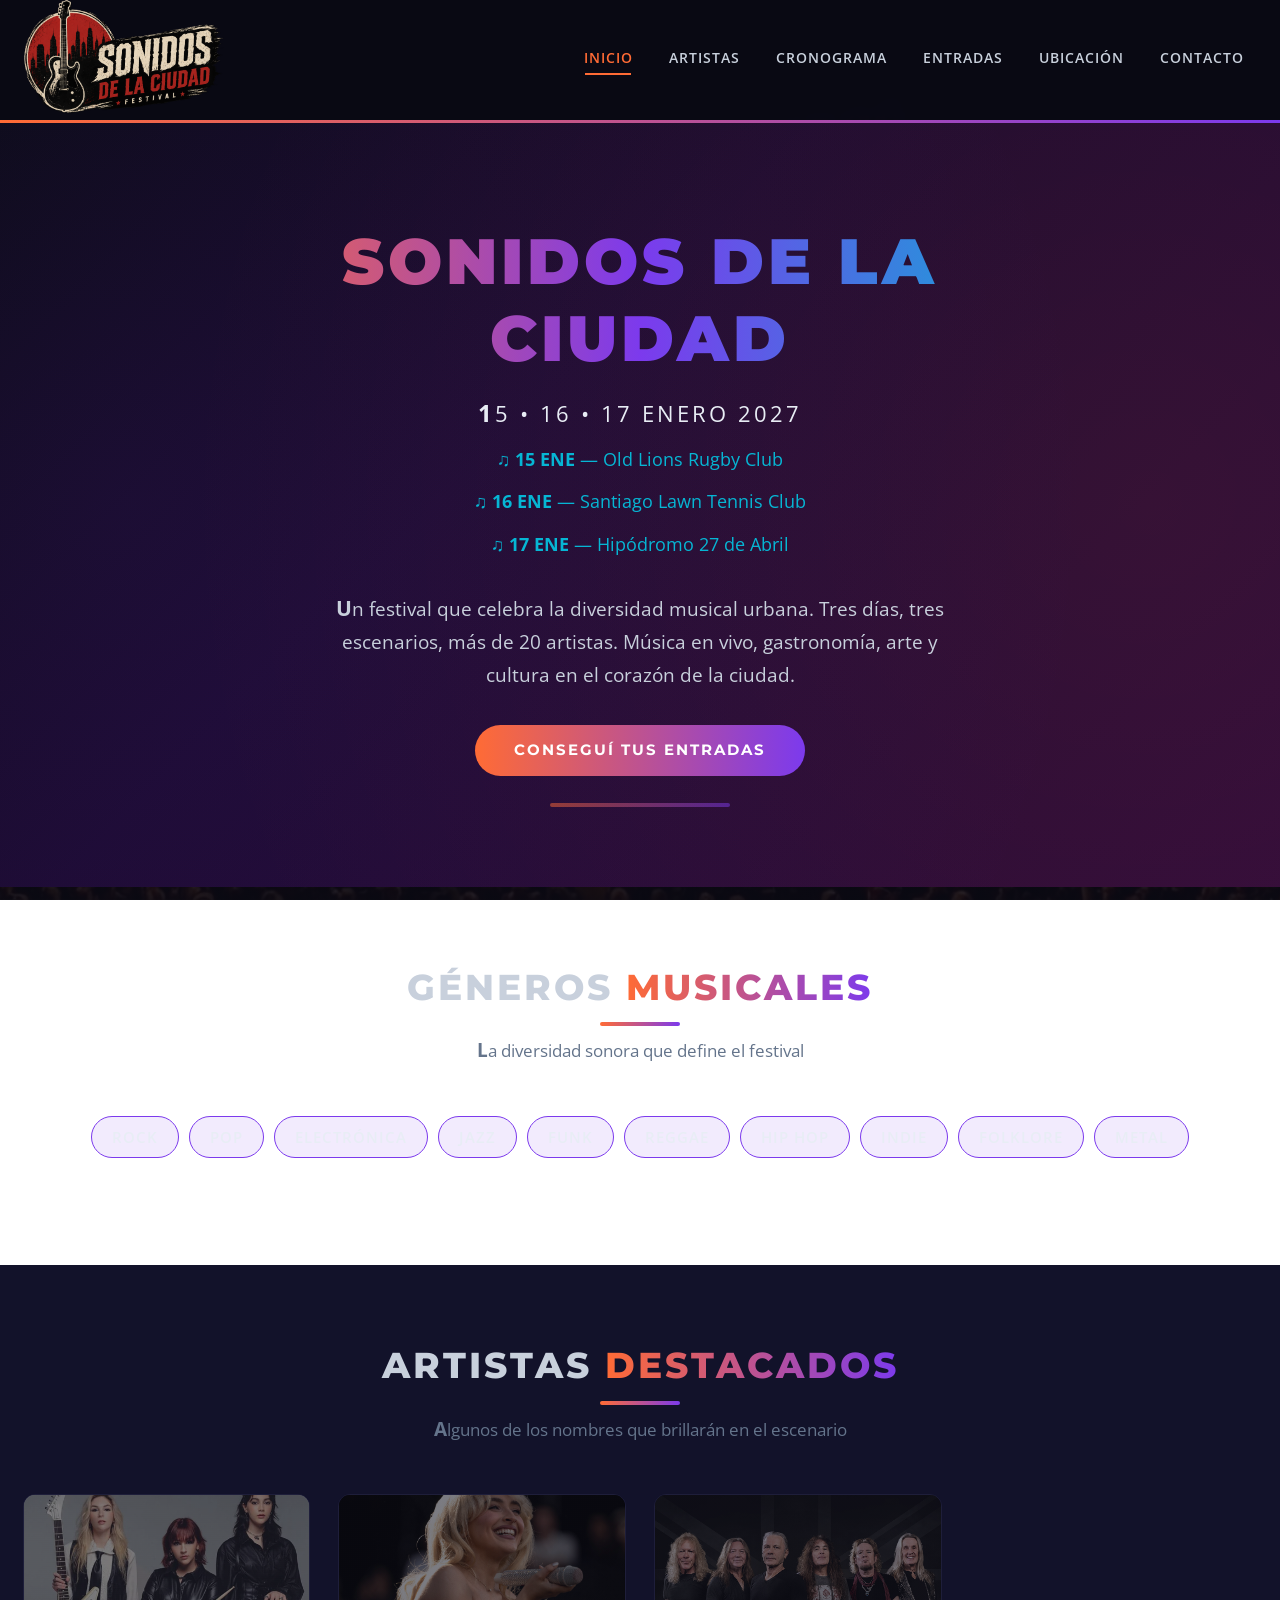
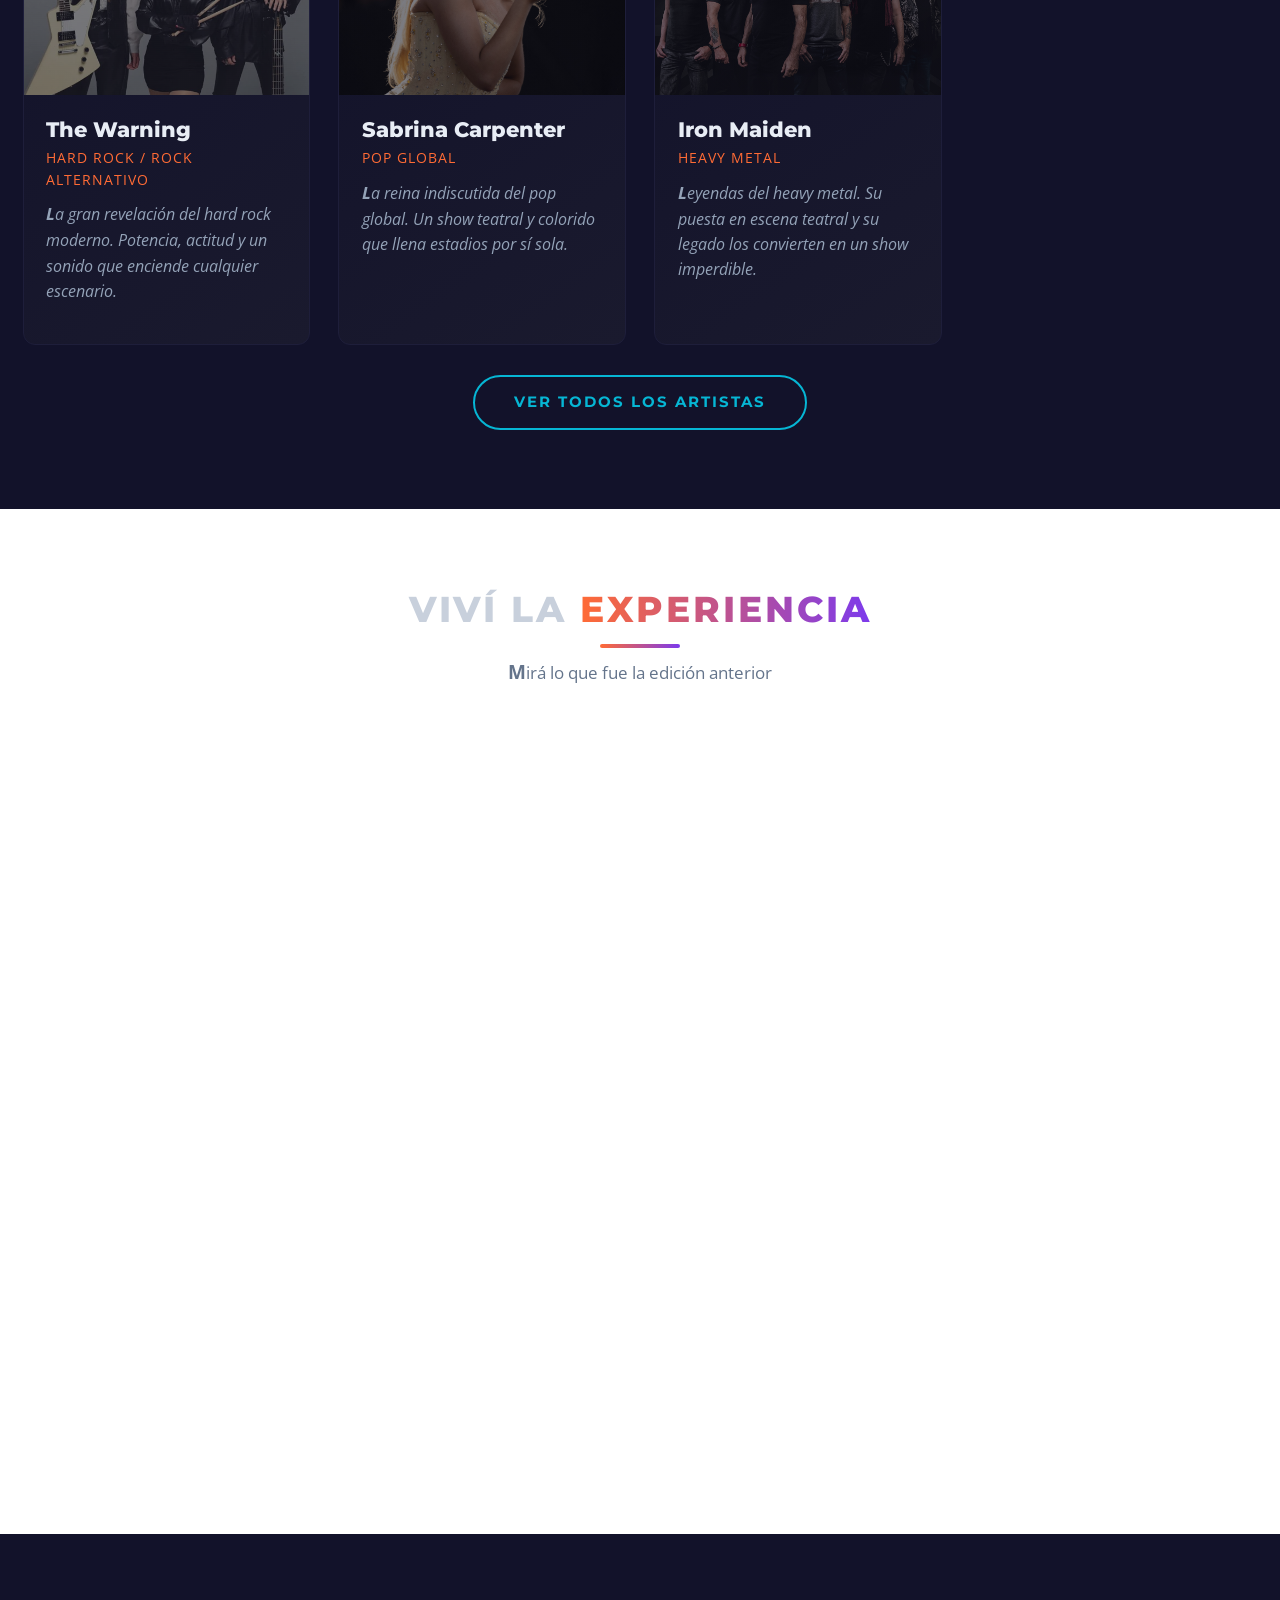
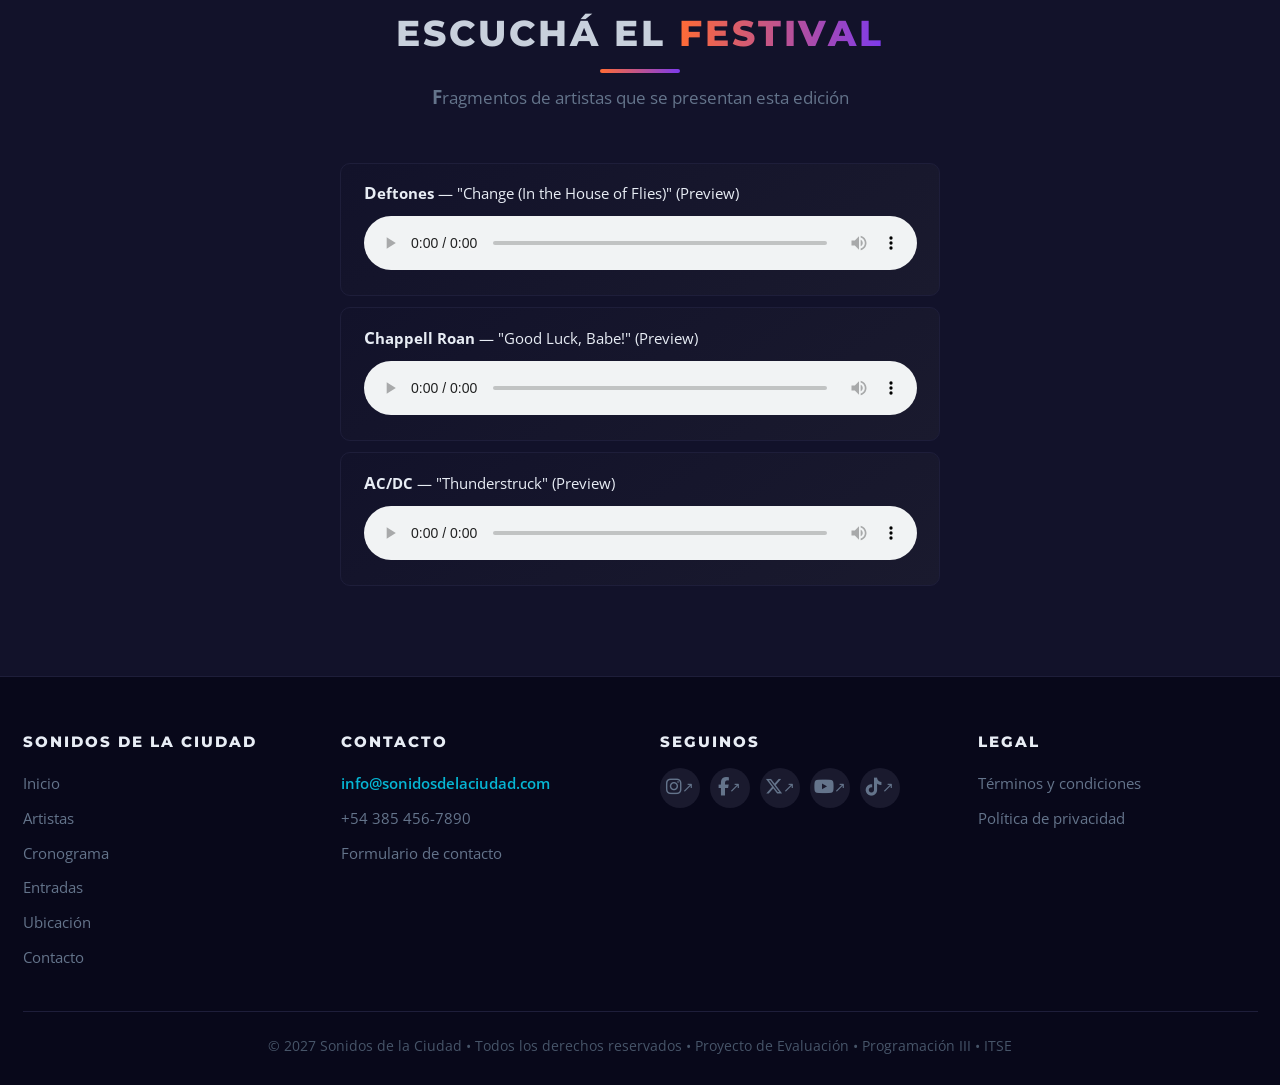
==== index.html @ c8c9499b "Initial commit - Sonidos de la Ciudad festival site" ====
<!DOCTYPE html>
<html lang="es">
<head>
  <meta charset="UTF-8">
  <meta name="viewport" content="width=device-width, initial-scale=1.0">
  <title>Sonidos de la Ciudad - Festival Musical</title>
  <link rel="icon" type="image/svg+xml" href="favicon.svg">
  <link rel="preconnect" href="https://fonts.googleapis.com">
  <link rel="preconnect" href="https://fonts.gstatic.com" crossorigin>
  <link href="https://fonts.googleapis.com/css2?family=Montserrat:wght@300;600;700;800;900&family=Open+Sans:wght@400;600;700&display=swap" rel="stylesheet">
  <link rel="stylesheet" href="https://cdnjs.cloudflare.com/ajax/libs/font-awesome/6.5.2/css/all.min.css">
  <link rel="stylesheet" href="css/estilos.css">
  <style>
    /* CSS INTERNO: ejemplo de selector de tipo + ID combinado */
    #hero .fecha i {
      color: var(--teal);
      margin-right: 6px;
    }
    /* SELECTOR DE TIPO para el contenedor de audio destacado */
    .audio-destacado {
      background: linear-gradient(135deg, #12122a, #1a0a2e);
      border: 1px solid var(--purpura);
      border-radius: 16px;
      padding: 2em;
    }
    .audio-destacado h3 {
      color: var(--naranja);
      margin-bottom: 1em;
    }
  </style>
</head>
<body>

  <header>
    <div class="header-inner">
      <div class="logo"><a href="index.html"><img src="img/logo-festival.png" alt="Sonidos de la Ciudad"></a></div>
      <button id="menu-toggle" aria-label="Menú">
        <span></span><span></span><span></span>
      </button>
      <nav id="menu">
        <ul>
          <li><a href="index.html" class="nav-link activo">Inicio</a></li>
          <li><a href="artistas.html" class="nav-link">Artistas</a></li>
          <li><a href="cronograma.html" class="nav-link">Cronograma</a></li>
          <li><a href="entradas.html" class="nav-link">Entradas</a></li>
          <li><a href="ubicacion.html" class="nav-link">Ubicación</a></li>
          <li><a href="contacto.html" class="nav-link">Contacto</a></li>
        </ul>
      </nav>
    </div>
  </header>

  <main>
    <!-- HERO -->
    <section id="hero" class="hero">
      <div class="hero-content">
        <h1>Sonidos de la Ciudad</h1>
        <p class="fecha">15 &bull; 16 &bull; 17 Enero 2027</p>
        <ul class="lugares-lista">
          <li>&#9835; <strong>15 ENE</strong> — Old Lions Rugby Club</li>
          <li>&#9835; <strong>16 ENE</strong> — Santiago Lawn Tennis Club</li>
          <li>&#9835; <strong>17 ENE</strong> — Hipódromo 27 de Abril</li>
        </ul>
        <p>Un festival que celebra la diversidad musical urbana. Tres días, tres escenarios, más de 20 artistas. Música en vivo, gastronomía, arte y cultura en el corazón de la ciudad.</p>
        <a href="entradas.html" class="btn btn-primary">Conseguí tus entradas</a>
      </div>
    </section>

    <!-- GÉNEROS -->
    <section>
      <div class="container">
        <h2 class="section-title">Géneros <span>Musicales</span></h2>
        <p class="section-subtitle">La diversidad sonora que define el festival</p>
        <ul class="lista-generos">
          <li>Rock</li>
          <li>Pop</li>
          <li>Electrónica</li>
          <li>Jazz</li>
          <li>Funk</li>
          <li>Reggae</li>
          <li>Hip Hop</li>
          <li>Indie</li>
          <li>Folklore</li>
          <li>Metal</li>
        </ul>
      </div>
    </section>

    <!-- ARTISTAS DESTACADOS -->
    <section style="background:var(--gris)">
      <div class="container">
        <h2 class="section-title">Artistas <span>Destacados</span></h2>
        <p class="section-subtitle">Algunos de los nombres que brillarán en el escenario</p>
        <div class="card-grid">
          <article class="card">
            <div class="card-img" style="background:linear-gradient(rgba(15,15,26,0.55),rgba(15,15,26,0.55)),url('img/the-warning.webp');background-size:cover;background-position:center"></div>
            <div class="card-body">
              <h3>The Warning</h3>
              <div class="genero">Hard Rock / Rock Alternativo</div>
              <p>La gran revelación del hard rock moderno. Potencia, actitud y un sonido que enciende cualquier escenario.</p>
            </div>
          </article>
          <article class="card">
            <div class="card-img" style="background:linear-gradient(rgba(15,15,26,0.55),rgba(15,15,26,0.55)),url('img/sabrina-carpenter.jpg');background-size:cover;background-position:center"></div>
            <div class="card-body">
              <h3>Sabrina Carpenter</h3>
              <div class="genero">Pop Global</div>
              <p>La reina indiscutida del pop global. Un show teatral y colorido que llena estadios por sí sola.</p>
            </div>
          </article>
          <article class="card">
            <div class="card-img" style="background:linear-gradient(rgba(15,15,26,0.55),rgba(15,15,26,0.55)),url('img/iron-maiden.jpg');background-size:cover;background-position:center"></div>
            <div class="card-body">
              <h3>Iron Maiden</h3>
              <div class="genero">Heavy Metal</div>
              <p>Leyendas del heavy metal. Su puesta en escena teatral y su legado los convierten en un show imperdible.</p>
            </div>
          </article>
        </div>
        <div style="text-align:center;margin-top:30px">
          <a href="artistas.html" class="btn btn-outline">Ver todos los artistas</a>
        </div>
      </div>
    </section>

    <!-- VIDEO -->
    <section>
      <div class="container">
        <h2 class="section-title">Viví la <span>Experiencia</span></h2>
        <p class="section-subtitle">Mirá lo que fue la edición anterior</p>
        <div class="iframe-container">
          <iframe src="https://www.youtube.com/embed/5qap5aO4i9A" title="Video promocional del festival" allow="accelerometer; autoplay; clipboard-write; encrypted-media; gyroscope; picture-in-picture" allowfullscreen></iframe>
        </div>
      </div>
    </section>

    <!-- AUDIO -->
    <section style="background:var(--gris)">
      <div class="container">
        <h2 class="section-title">Escuchá el <span>Festival</span></h2>
        <p class="section-subtitle">Fragmentos de artistas que se presentan esta edición</p>
        <div style="max-width:600px;margin:0 auto">
          <div class="audio-player">
            <p><strong>Deftones</strong> &mdash; "Change (In the House of Flies)" (Preview)</p>
            <audio controls>
              <source src="audio/deftones.mp3" type="audio/mpeg">
              Tu navegador no soporta el elemento de audio.
            </audio>
          </div>
          <div class="audio-player">
            <p><strong>Chappell Roan</strong> &mdash; "Good Luck, Babe!" (Preview)</p>
            <audio controls>
              <source src="audio/chappell-roan.mp3" type="audio/mpeg">
              Tu navegador no soporta el elemento de audio.
            </audio>
          </div>
          <div class="audio-player">
            <p><strong>AC/DC</strong> &mdash; "Thunderstruck" (Preview)</p>
            <audio controls>
              <source src="audio/acdc.mp3" type="audio/mpeg">
              Tu navegador no soporta el elemento de audio.
            </audio>
          </div>
        </div>
      </div>
    </section>
  </main>

  <footer>
    <div class="footer-grid">
      <div class="footer-col">
        <h4>Sonidos de la Ciudad</h4>
        <ul>
          <li><a href="index.html">Inicio</a></li>
          <li><a href="artistas.html">Artistas</a></li>
          <li><a href="cronograma.html">Cronograma</a></li>
          <li><a href="entradas.html">Entradas</a></li>
          <li><a href="ubicacion.html">Ubicación</a></li>
          <li><a href="contacto.html">Contacto</a></li>
        </ul>
      </div>
      <div class="footer-col">
        <h4>Contacto</h4>
        <ul>
          <li><a href="mailto:info@sonidosdelaciudad.com">info@sonidosdelaciudad.com</a></li>
          <li><a href="tel:+543854567890">+54 385 456-7890</a></li>
          <li><a href="contacto.html">Formulario de contacto</a></li>
        </ul>
      </div>
      <div class="footer-col">
        <h4>Seguinos</h4>
        <div class="footer-social">
          <a href="https://instagram.com" target="_blank" title="Instagram"><i class="fab fa-instagram"></i></a>
          <a href="https://facebook.com" target="_blank" title="Facebook"><i class="fab fa-facebook-f"></i></a>
          <a href="https://twitter.com" target="_blank" title="Twitter"><i class="fab fa-x-twitter"></i></a>
          <a href="https://youtube.com" target="_blank" title="YouTube"><i class="fab fa-youtube"></i></a>
          <a href="https://tiktok.com" target="_blank" title="TikTok"><i class="fab fa-tiktok"></i></a>
        </div>
      </div>
      <div class="footer-col">
        <h4>Legal</h4>
        <ul>
          <li><a href="#">Términos y condiciones</a></li>
          <li><a href="#">Política de privacidad</a></li>
        </ul>
      </div>
    </div>
    <div class="footer-bottom">
      <p>&copy; 2027 Sonidos de la Ciudad &bull; Todos los derechos reservados &bull; Proyecto de Evaluación &bull; Programación III &bull; ITSE</p>
    </div>
  </footer>

  <script src="js/menu.js"></script>

</body>
</html>
---- css/estilos.css ----
/* ============================================================
   Sonidos de la Ciudad — Estilos Globales
   ------------------------------------------------------------
   Paleta de colores seleccionada de ColorHunt
   (https://colorhunt.co/palette/0a0a1412122a1e1e3aff6b35)
   + variaciones propias para profundidad.
   ============================================================ */

/* ----- Google Fonts (tipografía externa) ----- */
@import url('https://fonts.googleapis.com/css2?family=Montserrat:wght@300;600;700;800;900&family=Open+Sans:wght@400;600;700&display=swap');

/* ============================================================
   1. SELECTOR UNIVERSAL — reset básico
   ============================================================ */
*,
*::before,
*::after {
  margin: 0;
  padding: 0;
  box-sizing: border-box;
}

/* ============================================================
   2. PSEUDOELEMENTO ::selection — color de selección de texto
   ============================================================ */
::selection {
  background: #7c3aed;
  color: #fff;
}

/* ============================================================
   3. VARIABLES CSS (custom properties) — paleta de colores
   ------------------------------------------------------------
   Paleta obtenida de ColorHunt + Adobe Color:
   - Naranja principal: #ff6b35 (energía, acción)
   - Púrpura secundario: #7c3aed (misterio, festival)
   - Teal acento: #06b6d4 (frescura, contraste)
   ============================================================ */
:root {
  --naranja: #ff6b35;
  --purpura: #7c3aed;
  --teal: #06b6d4;
  --oscuro: #0a0a14;
  --gris: #12122a;
  --claro: #e8edf5;
  --texto: #c8d0dc;
  --mutado: #64748b;
  --borde: #1e1e3a;
  --grad-hero: linear-gradient(135deg, #0a0a14 0%, #1a0a2e 40%, #2d0a3a 100%);
  --grad-card: linear-gradient(145deg, #12122a, #1a1a2e);
  --grad-principal: linear-gradient(90deg, #ff6b35, #7c3aed);
  --font-heading: 'Montserrat', sans-serif;
  --font-body: 'Open Sans', sans-serif;
}

/* ============================================================
   4. SELECTORES DE TIPO (type selectors)
   ============================================================ */
html {
  scroll-behavior: smooth;
  font-size: 16px; /* base para rem */
  /* Unidad vw para base responsiva */
  font-size: clamp(14px, 1vw + 12px, 18px);
}

body {
  font: 400 1rem/1.6 var(--font-body); /* shorthand font */
  background: linear-gradient(rgba(10, 10, 20, 0.88), rgba(10, 10, 20, 0.88)), url('../img/fondo-pagina.png');
  background-size: cover;
  background-attachment: fixed;
  background-position: center;
  color: var(--texto);
  min-height: 100vh;
  display: flex;
  flex-direction: column;
}

/* ----- Encabezados ----- */
h1, h2, h3, h4, h5, h6 {
  font-family: var(--font-heading);
  font-weight: 800;
  line-height: 1.2;
}

h1 { font-size: 2.5rem; }
h2 { font-size: 2rem; }
h3 { font-size: 1.35rem; }
h4 { font-size: 1.1rem; }
h5 { font-size: 1rem; }
h6 { font-size: 0.9rem; }

/* ----- Enlaces ----- */
a {
  color: var(--teal);
  text-decoration: underline;
  text-underline-offset: 3px;
  text-decoration-thickness: 1px;
  text-decoration-color: transparent;
  transition: color 0.3s ease, text-decoration-color 0.3s ease;
}

/* PSEUDOCLASE :hover en enlaces */
a:hover {
  color: var(--naranja);
  text-decoration-color: var(--naranja);
}

/* Enlaces dentro de nav — sin subrayado (estilo botón) */
nav a {
  text-decoration: none;
}

/* Enlaces dentro de footer — subrayado solo en hover */
footer a {
  text-decoration: none;
}
footer a:hover {
  text-decoration: underline;
  text-decoration-color: var(--naranja);
}

/* ----- Imágenes ----- */
img {
  max-width: 100%;
  height: auto;
  display: block;
}

/* ----- Listas ----- */
ul, ol {
  padding-left: 1.25rem;
}

li {
  margin-bottom: 0.25rem;
}

/* ============================================================
   5. SELECTORES POR ID (ID selectors)
   ============================================================ */
#menu-toggle {
  display: none;
  background: none;
  border: none;
  cursor: pointer;
  padding: 8px;
}

#menu-toggle span {
  display: block;
  width: 28px;
  height: 2px;
  background: var(--claro);
  margin: 5px 0;
  transition: transform 0.3s ease, opacity 0.3s ease;
}

/* Animación del menú hamburguesa al abrir (transformación) */
#menu-toggle.abierto span:nth-child(1) {
  transform: rotate(45deg) translate(5px, 5px);
}
#menu-toggle.abierto span:nth-child(2) {
  opacity: 0;
}
#menu-toggle.abierto span:nth-child(3) {
  transform: rotate(-45deg) translate(5px, -5px);
}

#menu {
  display: flex;
  align-items: center;
}

#hero {
  min-height: 80vh;
  display: flex;
  align-items: center;
  justify-content: center;
}

/* ============================================================
   6. SELECTORES DE CLASE (class selectors)
   ============================================================ */
.container {
  max-width: 1300px;
  margin: 0 auto;
}

.section-title {
  text-align: center;
  font-size: 2rem;
  font-weight: 800;
  text-transform: uppercase;
  letter-spacing: 3px;
  margin-bottom: 0.5rem;
}

.section-title span {
  background: var(--grad-principal);
  -webkit-background-clip: text;
  -webkit-text-fill-color: transparent;
  background-clip: text;
}

/* PSEUDOELEMENTO ::after en section-title (barra decorativa) */
.section-title::after {
  content: '';
  display: block;
  width: 80px;
  height: 4px;
  background: var(--grad-principal);
  margin: 0.75rem auto 0;
  border-radius: 2px;
}

.section-subtitle {
  text-align: center;
  color: var(--mutado);
  margin-bottom: 2.8rem;
  font-size: 0.95rem;
}

/* ============================================================
   7. SELECTORES AVANZADOS
   ============================================================ */

/* ----- 7a. SELECTOR DESCENDIENTE (space) ----- */
nav ul {
  list-style: none;
  display: flex;
  gap: 8px;
}

footer ul li a {
  font-size: 0.85rem;
  color: var(--mutado);
}

article .artista-header h2 {
  font-size: 1.3rem;
  color: var(--claro);
}

header .header-inner {
  max-width: 1300px;
  margin: 0 auto;
  padding: 0 1.25rem;
  display: flex;
  justify-content: space-between;
  align-items: center;
  height: 120px;
}

/* ----- 7b. SELECTOR HIJO DIRECTO (>) ----- */
header > nav {
  display: flex;
}

/* SELECTOR HIJO DIRECTO (>) — ejemplo de selector avanzado */
.hero-content > h1 {
  display: inline-block;
}

/* SELECTOR DE HERMANO ADYACENTE adicional */
section + footer {
  margin-top: 0;
}

section > .container > p {
  font-size: 0.95rem;
}

/* ----- 7c. SELECTOR HERMANO ADYACENTE (+) ----- */
h2 + p {
  margin-top: -0.3rem;
}

.section-title + .section-subtitle {
  margin-top: 0.5rem;
}

article.artista + article.artista {
  margin-top: 25px;
}

/* Override para grilla de artistas: el margin-top rompe la alineación horizontal */
.card-grid-artistas article.artista + article.artista {
  margin-top: 0;
}

/* ----- 7d. SELECTOR HERMANO GENERAL (~) ----- */
h3 ~ p {
  color: #94a3b8;
  margin-bottom: 0.9375rem;
  font-style: italic;
}

.section-title ~ .card-grid {
  margin-top: 1.5rem;
}

/* ----- 7e. SELECTORES DE ATRIBUTO ----- */

/* Enlaces que abren en nueva pestaña */
a[target="_blank"]::after {
  content: ' \2197';
  font-size: 0.75em;
  display: inline-block;
  transition: transform 0.3s ease;
}

a[target="_blank"]:hover::after {
  transform: translate(2px, -2px);
}

/* Inputs de tipo texto */
input[type="text"],
input[type="email"],
input[type="tel"] {
  width: 100%;
  padding: 0.75rem 1rem;
  background: #0f0f1a;
  border: 1px solid var(--borde);
  border-radius: 8px;
  color: var(--claro);
  font-size: 0.95rem;
  transition: border-color 0.3s ease, box-shadow 0.3s ease;
  outline: none;
  font-family: inherit;
}

/* Enlaces que empiezan con mailto: */
a[href^="mailto:"] {
  color: var(--teal);
  font-weight: 600;
}

a[href^="mailto:"]:hover {
  color: var(--naranja);
}

/* Enlaces que terminan en .com */
a[href$=".com"]:not([href^="mailto:"]) {
  position: relative;
}

/* PSEUDOCLASE :not() combinada */
a[target="_blank"]:not(.btn) {
  border-bottom: 1px dotted transparent;
}

a[target="_blank"]:not(.btn):hover {
  border-bottom-color: var(--naranja);
}

/* ============================================================
   8. HEADER — menú animado con posicionamiento sticky
   ============================================================ */
header {
  background: rgba(10, 10, 20, 0.97);
  border-bottom: 3px solid;
  border-image: var(--grad-principal) 1;
  position: sticky;
  top: 0;
  z-index: 1000;
  backdrop-filter: blur(8px);
  -webkit-backdrop-filter: blur(8px);
}

/* Logo con hover transform (TRANSFORMACIÓN 1: rotate) */
.logo a {
  display: inline-block;
  transition: transform 0.4s ease;
  line-height: 0;
}

.logo a img {
  height: 115px;
  width: auto;
  display: block;
}

/* TRANSFORMACIÓN 1: rotate */
.logo a:hover {
  transform: rotate(-3deg) scale(1.05);
}

/* ----- Nav links animados (PSEUDOCLASE :hover) ----- */
.nav-link {
  display: block;
  padding: 8px 14px;
  font-size: 0.8rem;
  font-weight: 600;
  text-transform: uppercase;
  letter-spacing: 1px;
  color: var(--texto);
  border-radius: 4px;
  transition: background 0.3s ease, color 0.3s ease;
  position: relative;
}

/* PSEUDOELEMENTO ::before para animación de subrayado en hover */
.nav-link::before {
  content: '';
  position: absolute;
  bottom: 2px;
  left: 50%;
  width: 0;
  height: 2px;
  background: var(--grad-principal);
  transition: width 0.3s ease, left 0.3s ease;
}

/* PSEUDOCLASE :hover en nav links */
.nav-link:hover::before {
  width: 60%;
  left: 20%;
}

.nav-link:hover {
  background: var(--grad-principal);
  color: #fff;
}

.nav-link.activo {
  color: var(--naranja);
  background: transparent;
}

.nav-link.activo::before {
  width: 60%;
  left: 20%;
  background: var(--naranja);
}



/* ============================================================
   9. HERO
   ============================================================ */
#hero {
  background: var(--grad-hero);
  padding: 100px 20px 80px;
  text-align: center;
  position: relative;
  overflow: hidden;
}

/* PSEUDOELEMENTO ::before para efecto de brillo animado */
#hero::before {
  content: '';
  position: absolute;
  top: -50%;
  left: -50%;
  width: 200%;
  height: 200%;
  background: radial-gradient(circle at 30% 50%, rgba(124, 58, 237, 0.08) 0%, transparent 50%),
    radial-gradient(circle at 70% 50%, rgba(255, 107, 53, 0.08) 0%, transparent 50%);
  animation: heroGlow 8s ease-in-out infinite alternate;
  pointer-events: none;
}

@keyframes heroGlow {
  0% { transform: translate(0, 0); }
  100% { transform: translate(-1.25rem, 1.25rem); }
}

.hero-content {
  max-width: 900px;
  margin: 0 auto;
  position: relative;
  z-index: 1;
}

#hero h1 {
  font-size: 5vw;
  font-weight: 900;
  text-transform: uppercase;
  letter-spacing: 4px;
  background: linear-gradient(90deg, var(--naranja), var(--purpura), var(--teal));
  -webkit-background-clip: text;
  -webkit-text-fill-color: transparent;
  background-clip: text;
  margin-bottom: 0.9375rem;
  /* TRANSICIÓN 1 para h1 */
  transition: letter-spacing 0.5s ease;
}

#hero h1:hover {
  letter-spacing: 8px;
}

#hero .fecha {
  font-size: 1.2rem;
  color: var(--claro);
  letter-spacing: 3px;
  text-transform: uppercase;
  margin-bottom: 0.625rem;
}

#hero .lugares-lista {
  list-style: none;
  padding: 0;
  margin: 0 0 1.5625rem;
  display: flex;
  flex-direction: column;
  align-items: center;
  gap: 0.5rem;
}

#hero .lugares-lista li {
  font-size: 1rem;
  color: var(--teal);
}

#hero p {
  font-size: 1.05rem;
  color: var(--texto);
  max-width: 650px;
  margin: 0 auto 1.875rem;
  line-height: 1.7;
}

/* ============================================================
   10. BUTTONS
   ============================================================ */
.btn {
  display: inline-block;
  padding: 0.75rem 2.1875rem;
  font-weight: 700;
  text-transform: uppercase;
  letter-spacing: 2px;
  border-radius: 50px;
  font-size: 0.85rem;
  border: none;
  cursor: pointer;
  /* TRANSICIÓN 2 */
  transition: transform 0.3s ease, box-shadow 0.3s ease, background 0.3s ease, color 0.3s ease;
  font-family: var(--font-heading);
}

.btn-primary {
  background: var(--grad-principal);
  color: #fff;
}

/* TRANSFORMACIÓN 2: translateY + scale */
.btn-primary:hover {
  transform: translateY(-3px) scale(1.04);
  box-shadow: 0 8px 30px rgba(255, 107, 53, 0.3);
  color: #fff;
}

.btn-outline {
  background: transparent;
  color: var(--teal);
  border: 2px solid var(--teal);
}

.btn-outline:hover {
  background: var(--teal);
  color: var(--oscuro);
  /* TRANSFORMACIÓN 3: translateY */
  transform: translateY(-2px);
  box-shadow: 0 4px 20px rgba(6, 182, 212, 0.25);
}

/* ============================================================
   11. SECTION — padding y bordes en divs
   ============================================================ */
section {
  padding: 4.375rem 1.25rem;
}

/* SELECTOR DESCENDIENTE + bordes explícitos */
section .card {
  border: 1px solid var(--borde);
  border-radius: 12px;
  padding: 0;
}

/* ============================================================
   12. CARDS GRID
   ============================================================ */
.card-grid {
  display: grid;
  grid-template-columns: repeat(auto-fill, minmax(280px, 1fr));
  gap: 1.5625rem;
}

.card {
  background: var(--grad-card);
  border: 1px solid var(--borde);
  border-radius: 12px;
  overflow: hidden;
  transition: transform 0.35s ease, border-color 0.35s ease, box-shadow 0.35s ease;
}

/* PSEUDOCLASE :hover en cards + TRANSFORMACIÓN 4 + TRANSICIÓN 3 */
.card:hover {
  border-color: var(--purpura);
  transform: translateY(-8px);
  box-shadow: 0 10px 40px rgba(124, 58, 237, 0.15);
}

.card-img {
  width: 100%;
  height: 200px;
  object-fit: cover;
  display: flex;
  align-items: center;
  justify-content: center;
  font-size: 3rem;
  flex-shrink: 0;
}

.card-body {
  padding: 1.25rem;
}

.card-body h3 {
  font-size: 1.15rem;
  margin-bottom: 0.3125rem;
  color: var(--claro);
}

.card-body .genero {
  font-size: 0.75rem;
  text-transform: uppercase;
  letter-spacing: 1px;
  color: var(--naranja);
  margin-bottom: 0.5rem;
}

.card-body p {
  font-size: 0.88rem;
  color: #94a3b8;
  line-height: 1.6;
}

/* ============================================================
   13. ARTIST PAGE — article cards
   ============================================================ */
.card-grid-artistas {
  display: grid;
  grid-template-columns: repeat(4, 1fr);
  gap: 1.5625rem;
  align-items: stretch; /* Asegura que todas las celdas midan lo mismo de alto */
}

article.artista {
  background: var(--grad-card);
  border: 1px solid var(--borde);
  border-radius: 12px;
  overflow: hidden;
  border-left: 4px solid var(--purpura);
  
  /* CAMBIO 1: Cambiamos a flexbox vertical para controlar perfectamente las partes internas */
  display: flex;
  flex-direction: column; 
  
  height: 100%; /* CAMBIO 2: Obliga a la tarjeta a usar el 100% de la altura de la fila */
  min-height: 0;
  transition: transform 0.4s ease, box-shadow 0.4s ease;
}

/* PSEUDOCLASE :nth-child para alternar colores de borde */
.card-grid-artistas article.artista:nth-child(4n+1) {
  border-left-color: var(--naranja);
}
.card-grid-artistas article.artista:nth-child(4n+2) {
  border-left-color: var(--teal);
}
.card-grid-artistas article.artista:nth-child(4n+3) {
  border-left-color: var(--purpura);
}
.card-grid-artistas article.artista:nth-child(4n+4) {
  border-left-color: var(--teal);
}

article.artista .card-img {
  height: 200px;
  min-height: 200px;
  width: 100%;
  object-fit: cover; /* Evita que la imagen del artista se deforme verticalmente */
}

article.artista .artista-header {
  padding: 1.5625rem 1.5625rem 0;
}

article.artista .artista-body {
  padding: 0.9375rem 1.5625rem 1.5625rem;
  
  /* CAMBIO 3: Hace que la sección de contenido de texto se expanda para llenar el espacio restante */
  flex-grow: 1; 
  display: flex;
  flex-direction: column;
  justify-content: space-between;
}

article.artista .artista-body p {
  font-size: 0.9rem;
  color: #94a3b8;
  line-height: 1.7;
  
  /* CAMBIO 4: Al empujar el margen inferior, forzamos a que el horario/botón inferior 
     quede exactamente alineado abajo del todo en todas las tarjetas por igual */
  margin-bottom: 1.25rem; 
}

/* ============================================================
   14. TABLES
   ============================================================ */
.tabla-container {
  overflow-x: auto;
  margin: 1.875rem 0;
}

table {
  width: 100%;
  border-collapse: collapse;
  background: var(--grad-card);
  border-radius: 12px;
  overflow: hidden;
}

thead {
  background: var(--grad-principal);
}

th {
  padding: 0.875rem 1.125rem;
  text-align: left;
  font-size: 0.8rem;
  text-transform: uppercase;
  letter-spacing: 1px;
  color: #fff;
  font-weight: 700;
}

td {
  padding: 0.75rem 1.125rem;
  border-bottom: 1px solid var(--borde);
  font-size: 0.9rem;
}

/* PSEUDOCLASE :hover en filas de tabla */
tr:hover td {
  background: rgba(124, 58, 237, 0.05);
}

/* PSEUDOCLASE :last-child */
tr:last-child td {
  border-bottom: none;
}

/* PSEUDOCLASE :nth-child en columnas de tabla */
tbody tr td:first-child {
  font-weight: 700;
  color: var(--claro);
}

/* ============================================================
   15. LISTS
   ============================================================ */
.lista-generos {
  display: flex;
  flex-wrap: wrap;
  gap: 10px;
  justify-content: center;
  margin: 1.5625rem 0;
  list-style: none;
  padding-left: 0;
}

.lista-generos li {
  background: rgba(124, 58, 237, 0.1);
  border: 1px solid var(--purpura);
  color: var(--claro);
  padding: 8px 20px;
  border-radius: 50px;
  font-size: 0.85rem;
  font-weight: 600;
  text-transform: uppercase;
  letter-spacing: 1px;
  margin-bottom: 0;
  transition: transform 0.3s ease, background 0.3s ease, color 0.3s ease, border-color 0.3s ease;
}

/* PSEUDOCLASE :hover en items de lista */
.lista-generos li:hover {
  background: var(--grad-principal);
  color: #fff;
  transform: translateY(-3px) scale(1.05);
  border-color: transparent;
}

/* ----- Ordered list (cronograma) ----- */
.lista-cronograma {
  max-width: 700px;
  margin: 0 auto 2.5rem;
  padding: 0;
  list-style: none;
  counter-reset: item;
}

.lista-cronograma li {
  counter-increment: item;
  padding: 0.875rem 1.25rem 0.875rem 3.125rem;
  position: relative;
  border-left: 2px solid var(--purpura);
  margin-left: 0.9375rem;
  font-size: 0.92rem;
  margin-bottom: 0;
  /* Transición en hover */
  transition: background 0.3s ease, padding-left 0.3s ease;
}

.lista-cronograma li:hover {
  background: rgba(124, 58, 237, 0.05);
  padding-left: 3.5rem;
}

/* PSEUDOELEMENTO ::before para contador numerado circular */
.lista-cronograma li::before {
  content: counter(item);
  position: absolute;
  left: -1.125rem;
  top: 0.875rem;
  width: 32px;
  height: 32px;
  background: var(--grad-principal);
  color: #fff;
  border-radius: 50%;
  display: flex;
  align-items: center;
  justify-content: center;
  font-size: 0.8rem;
  font-weight: 700;
  transition: transform 0.3s ease;
}

.lista-cronograma li:hover::before {
  transform: scale(1.15);
}

.lista-cronograma li strong {
  color: var(--claro);
}

.lista-cronograma li .hora {
  color: var(--teal);
  font-weight: 600;
  margin-right: 10px;
}

/* ============================================================
   16. IFRAMES
   ============================================================ */
.iframe-container {
  position: relative;
  width: 100%;
  padding-bottom: 56.25%;
  border-radius: 12px;
  overflow: hidden;
  margin: 1.25rem 0;
}

.iframe-container iframe {
  position: absolute;
  top: 0;
  left: 0;
  width: 100%;
  height: 100%;
  border: none;
}

.iframe-mapa {
  width: 100%;
  height: 400px;
  border-radius: 12px;
  border: none;
  margin: 1.25rem 0;
}

/* ============================================================
   16b. SEDES (ubicacion.html)
   ============================================================ */
.sede-mapa-wrap {
  margin-bottom: 30px;
}

.sede-titulo {
  margin-bottom: 10px;
  text-transform: uppercase;
  letter-spacing: 1px;
  font-size: 1rem;
}

.sede-titulo.teal { color: var(--teal); }
.sede-titulo.naranja { color: var(--naranja); }
.sede-titulo.purpura { color: var(--purpura); }

.sede-grid {
  display: grid;
  grid-template-columns: repeat(auto-fit, minmax(280px, 1fr));
  gap: 25px;
  margin: 20px 0 50px;
}

.sede-grid .card {
  padding: 25px;
}

.sede-subtitulo {
  color: var(--claro);
  margin-bottom: 10px;
  font-size: 0.85rem;
  text-transform: uppercase;
  letter-spacing: 1px;
}

.sede-texto {
  color: #94a3b8;
  font-size: 0.95rem;
}

.sede-nota {
  margin-top: 10px;
  font-size: 0.85rem;
  color: #64748b;
}

.sede-btn-wrap {
  margin-top: 12px;
}

.sede-btn-wrap .btn {
  padding: 8px 20px;
  font-size: 0.75rem;
}

/* ============================================================
   16c. REDES SOCIALES (ubicacion.html)
   ============================================================ */
.redes-grid {
  display: grid;
  grid-template-columns: repeat(auto-fit, minmax(300px, 1fr));
  gap: 25px;
}

.red-social {
  background: var(--grad-card);
  border: 1px solid #1e293b;
  border-radius: 12px;
  padding: 20px;
  text-align: center;
}

.red-social h3 {
  color: var(--claro);
  margin-bottom: 15px;
  font-size: 1rem;
}

/* ============================================================
   17. AUDIO
   ============================================================ */
.audio-player {
  background: var(--grad-card);
  border: 1px solid var(--borde);
  border-radius: 10px;
  padding: 0.9375rem 1.25rem;
  margin: 0.625rem 0;
}

.audio-player p {
  font-size: 0.85rem;
  color: var(--claro);
  margin-bottom: 0.5rem;
}

.audio-player audio {
  width: 100%;
  border-radius: 6px;
}

/* ============================================================
   18. FORM
   ============================================================ */
.form-contacto {
  max-width: 650px;
  margin: 0 auto;
  background: var(--grad-card);
  border: 1px solid var(--borde);
  border-radius: 12px;
  padding: 2.5rem;
}

.form-group {
  margin-bottom: 1.25rem;
}

.form-group label {
  display: block;
  font-size: 0.8rem;
  text-transform: uppercase;
  letter-spacing: 1px;
  color: var(--mutado);
  margin-bottom: 6px;
  font-weight: 600;
}

/* PSEUDOCLASE :focus + :focus-visible en inputs (accesibilidad) */
input:focus,
select:focus,
textarea:focus {
  border-color: var(--purpura);
  box-shadow: 0 0 0 3px rgba(124, 58, 237, 0.12);
  outline: 2px solid var(--purpura);
  outline-offset: 1px;
}

/* :focus-visible — solo para navegación por teclado */
input:focus-visible,
select:focus-visible,
textarea:focus-visible,
a:focus-visible,
button:focus-visible {
  outline: 2px solid var(--naranja);
  outline-offset: 2px;
  border-radius: 4px;
}

/* Sin outline para focus por mouse (los navegadores modernos lo manejan) */
input:focus:not(:focus-visible),
select:focus:not(:focus-visible),
textarea:focus:not(:focus-visible) {
  outline: none;
}

/* PSEUDOCLASE :required */
input:required,
select:required,
textarea:required {
  border-left: 3px solid var(--naranja);
}

input:required:valid,
select:required:valid,
textarea:required:valid {
  border-left-color: #22c55e;
}

/* PSEUDOELEMENTO ::placeholder */
input::placeholder,
textarea::placeholder,
select::placeholder {
  color: #475569;
  font-style: italic;
  opacity: 1;
}

.form-group select {
  width: 100%;
  padding: 0.75rem 1rem;
  background: #0f0f1a;
  border: 1px solid var(--borde);
  border-radius: 8px;
  color: var(--claro);
  font-size: 0.95rem;
  transition: border-color 0.3s ease, box-shadow 0.3s ease;
  outline: none;
  font-family: inherit;
}

.form-group textarea {
  width: 100%;
  padding: 0.75rem 1rem;
  background: #0f0f1a;
  border: 1px solid var(--borde);
  border-radius: 8px;
  color: var(--claro);
  font-size: 0.95rem;
  transition: border-color 0.3s ease, box-shadow 0.3s ease;
  outline: none;
  font-family: inherit;
  min-height: 130px;
  resize: vertical;
}

/* SELECTOR DE ATRIBUTO + PSEUDOCLASE :checked (visual para selects) */
option:checked {
  background: var(--purpura);
  color: #fff;
}

/* ============================================================
   19. COMPRA DE ENTRADAS (página comprar.html)
   ============================================================ */

/* ----- TIMER / CONTADOR REGRESIVO ----- */
.compra-timer {
  display: flex;
  align-items: center;
  justify-content: center;
  gap: 10px;
  background: rgba(255, 107, 53, 0.08);
  border: 1px solid rgba(255, 107, 53, 0.25);
  border-radius: 12px;
  padding: 12px 24px;
  margin-bottom: 2rem;
  font-size: 0.9rem;
  color: var(--claro);
}

.compra-timer i {
  color: var(--naranja);
  font-size: 1.2rem;
}

.compra-timer strong {
  font-size: 1.4rem;
  font-family: var(--font-heading);
  color: var(--teal);
  letter-spacing: 2px;
  transition: color 0.3s ease;
}

/* ----- TARJETA DE CRÉDITO VISUAL ----- */
.card-visual-container {
  perspective: 1000px;
  margin-bottom: 1.5rem;
}

.card-visual {
  width: 100%;
  max-width: 340px;
  height: 200px;
  margin: 0 auto;
  position: relative;
  transition: transform 0.6s ease;
  transform-style: preserve-3d;
}

.card-visual.volteada {
  transform: rotateY(180deg);
}

.card-front,
.card-back {
  position: absolute;
  inset: 0;
  border-radius: 14px;
  backface-visibility: hidden;
  -webkit-backface-visibility: hidden;
  padding: 1.25rem;
  display: flex;
  flex-direction: column;
  justify-content: space-between;
}

.card-front {
  background: linear-gradient(135deg, #1e1b4b, #312e81, #1e1b4b);
  border: 1px solid rgba(124, 58, 237, 0.3);
  box-shadow: 0 8px 32px rgba(0, 0, 0, 0.3);
}

.card-back {
  background: linear-gradient(135deg, #0f0f1a, #1a1a2e);
  border: 1px solid rgba(124, 58, 237, 0.2);
  transform: rotateY(180deg);
  box-shadow: 0 8px 32px rgba(0, 0, 0, 0.3);
  padding: 0;
}

.card-top-row {
  display: flex;
  justify-content: space-between;
  align-items: flex-start;
}

.card-chip i {
  font-size: 2.2rem;
  color: #fbbf24;
  filter: drop-shadow(0 0 4px rgba(251, 191, 36, 0.3));
}

.card-brand-logo {
  display: flex;
  align-items: center;
  justify-content: center;
}

.card-brand-logo i {
  font-size: 2rem;
  color: var(--claro);
  transition: all 0.3s ease;
}

.card-brand-logo .fa-cc-visa {
  color: #1a1f71;
  font-size: 2.5rem;
}

.card-brand-logo .fa-cc-mastercard {
  color: #eb001b;
  font-size: 2.5rem;
}

.card-brand-logo .fa-cc-amex {
  color: #2e77bc;
  font-size: 2.5rem;
}

.card-number {
  font-family: 'Courier New', monospace;
  font-size: 1.15rem;
  letter-spacing: 3px;
  color: var(--claro);
  text-shadow: 0 1px 2px rgba(0, 0, 0, 0.5);
  text-align: center;
  word-spacing: 6px;
}

.card-bottom-row {
  display: flex;
  justify-content: space-between;
  align-items: flex-end;
}

.card-field {
  display: flex;
  flex-direction: column;
}

.card-field-label {
  font-size: 0.6rem;
  text-transform: uppercase;
  letter-spacing: 1px;
  color: rgba(255, 255, 255, 0.5);
  margin-bottom: 2px;
}

.card-field-value {
  font-size: 0.85rem;
  color: var(--claro);
  font-weight: 600;
  letter-spacing: 1px;
  text-transform: uppercase;
}

.card-field-exp .card-field-value {
  letter-spacing: 2px;
}

/* Dorso */
.card-magstrip {
  height: 40px;
  background: #1a1a2e;
  margin-top: 25px;
}

.card-back-content {
  padding: 0.75rem 1.25rem 1.25rem;
  display: flex;
  justify-content: space-between;
  align-items: center;
  flex: 1;
}

.card-signature {
  flex: 1;
  margin-right: 1rem;
}

.card-signature-line {
  height: 32px;
  background: repeating-linear-gradient(
    90deg,
    #ccc 0px,
    #ccc 3px,
    #ddd 3px,
    #ddd 6px
  );
  border-radius: 4px;
  margin-top: 4px;
}

.card-cvv-box {
  text-align: right;
}

.card-cvv-box .card-field-value {
  font-family: 'Courier New', monospace;
  font-size: 1rem;
  letter-spacing: 3px;
  color: #1a1a2e;
  background: #fff;
  padding: 4px 10px;
  border-radius: 4px;
  display: inline-block;
  min-width: 50px;
  text-align: center;
}

/* ----- GRID 2 COLUMNAS ----- */
.compra-grid {
  display: grid;
  grid-template-columns: 1fr 380px;
  gap: 2rem;
  align-items: start;
}

.compra-form {
  min-width: 0;
}

/* ----- FIELDSETS ----- */
.compra-fieldset {
  background: var(--grad-card);
  border: 1px solid var(--borde);
  border-radius: 12px;
  padding: 1.75rem;
  margin-bottom: 1.5rem;
}

.compra-fieldset legend {
  font-family: var(--font-heading);
  font-weight: 700;
  font-size: 1.05rem;
  color: var(--claro);
  padding: 0 10px;
  display: flex;
  align-items: center;
  gap: 8px;
}

.compra-fieldset legend i {
  color: var(--naranja);
}

/* ----- FORM ROW (2 columnas internas) ----- */
.form-row {
  display: grid;
  grid-template-columns: 1fr 1fr;
  gap: 1rem;
}

/* ----- FEEDBACK (error / éxito) ----- */
.feedback {
  font-size: 0.78rem;
  margin-top: 4px;
  min-height: 1.2em;
  transition: color 0.2s ease;
}

.feedback.error {
  color: #ef4444;
}

.feedback.exito {
  color: #22c55e;
}

/* Estados de validación en inputs */
input.invalido,
select.invalido {
  border-color: #ef4444 !important;
  box-shadow: 0 0 0 3px rgba(239, 68, 68, 0.12) !important;
}

input.valido,
select.valido {
  border-color: #22c55e !important;
  box-shadow: 0 0 0 3px rgba(34, 197, 94, 0.12) !important;
}

/* ----- INFO DEL EVENTO (readonly) ----- */
.evento-info {
  background: rgba(6, 182, 212, 0.04);
  border: 1px solid var(--borde);
  border-radius: 8px;
  padding: 1rem;
  margin-bottom: 1rem;
}

.evento-info-item {
  margin-bottom: 6px;
}

.evento-info-label {
  font-size: 0.7rem;
  text-transform: uppercase;
  letter-spacing: 1px;
  color: var(--mutado);
  display: block;
  margin-bottom: 2px;
}

.evento-info-valor {
  font-size: 0.88rem;
  color: var(--claro);
}

.evento-info-row {
  display: grid;
  grid-template-columns: 1fr 1fr;
  gap: 8px;
}

/* ----- CREDIT CARD BRAND ----- */
.card-brand {
  display: none;
  align-items: center;
  gap: 8px;
  margin-top: 6px;
  padding: 6px 12px;
  background: rgba(6, 182, 212, 0.06);
  border-radius: 8px;
  border: 1px solid rgba(6, 182, 212, 0.15);
}

/* ----- RESUMEN (sidebar) ----- */
.compra-sidebar {
  position: sticky;
  top: 90px;
}

.compra-resumen {
  background: var(--grad-card);
  border: 1px solid var(--borde);
  border-radius: 12px;
  padding: 1.5rem;
  margin-bottom: 1rem;
}

.compra-resumen h3 {
  font-size: 1rem;
  color: var(--claro);
  margin-bottom: 1rem;
  display: flex;
  align-items: center;
  gap: 8px;
}

.compra-resumen h3 i {
  color: var(--naranja);
}

.resumen-contenido {
  font-size: 0.85rem;
  line-height: 1.6;
}

.resumen-item {
  display: flex;
  justify-content: space-between;
  align-items: center;
  padding: 6px 0;
  border-bottom: 1px solid rgba(30, 30, 58, 0.5);
}

.resumen-item:last-child {
  border-bottom: none;
}

.resumen-label {
  color: var(--mutado);
  font-size: 0.78rem;
  text-transform: uppercase;
  letter-spacing: 0.5px;
}

.resumen-total {
  margin-top: 8px;
  padding-top: 10px;
  border-top: 2px solid var(--naranja);
  font-weight: 700;
}

.resumen-total .resumen-label {
  color: var(--claro);
  font-size: 0.85rem;
}

.resumen-total span:last-child {
  color: var(--teal);
  font-size: 1.1rem;
}

/* ----- TOTAL BOX ----- */
.compra-total-box {
  background: var(--grad-principal);
  border-radius: 12px;
  padding: 1.25rem 1.5rem;
  text-align: center;
}

.compra-total-label {
  display: block;
  font-size: 0.75rem;
  text-transform: uppercase;
  letter-spacing: 2px;
  color: rgba(255, 255, 255, 0.7);
  margin-bottom: 4px;
}

.compra-total-valor {
  display: block;
  font-family: var(--font-heading);
  font-size: 2rem;
  font-weight: 900;
  color: #fff;
  letter-spacing: 2px;
}

/* ----- ACCIONES (botón + error) ----- */
.compra-actions {
  margin-top: 1.5rem;
}

.btn-error-msg {
  background: rgba(239, 68, 68, 0.08);
  border: 1px solid rgba(239, 68, 68, 0.25);
  border-radius: 8px;
  padding: 10px 16px;
  margin-bottom: 1rem;
  font-size: 0.82rem;
  color: #ef4444;
  display: none;
  text-align: center;
  transition: display 0.2s ease;
}

.btn-error-msg i {
  margin-right: 6px;
}

.btn-lg {
  width: 100%;
  padding: 1rem 2rem;
  font-size: 1rem;
}

/* ----- MODAL (confirmación de compra) ----- */
.modal {
  display: none;
  position: fixed;
  z-index: 2000;
  top: 0;
  left: 0;
  width: 100%;
  height: 100%;
  background: rgba(0, 0, 0, 0.75);
  align-items: center;
  justify-content: center;
  animation: modalFadeIn 0.3s ease forwards;
}

.modal.activo {
  display: flex;
}

@keyframes modalFadeIn {
  from { opacity: 0; }
  to { opacity: 1; }
}

.modal-contenido {
  background: var(--gris);
  border: 1px solid var(--borde);
  border-radius: 16px;
  padding: 2.5rem;
  max-width: 520px;
  width: 90%;
  position: relative;
  animation: modalSlideIn 0.3s ease forwards;
}

@keyframes modalSlideIn {
  from {
    opacity: 0;
    transform: translateY(-30px) scale(0.95);
  }
  to {
    opacity: 1;
    transform: translateY(0) scale(1);
  }
}

.modal-header {
  text-align: center;
  margin-bottom: 1.25rem;
}

.modal-header h3 {
  font-size: 1.5rem;
  color: var(--claro);
  margin-top: 8px;
}

.modal-body {
  font-size: 0.9rem;
  color: var(--texto);
  line-height: 1.7;
}

.modal-body p {
  margin-bottom: 6px;
}

.modal-footer {
  display: flex;
  gap: 12px;
  justify-content: center;
  margin-top: 1.25rem;
}

.modal-footer .btn {
  min-width: 140px;
}

.modal-cerrar {
  position: absolute;
  top: 12px;
  right: 16px;
  background: none;
  border: none;
  color: var(--mutado);
  font-size: 1.8rem;
  cursor: pointer;
  transition: color 0.3s ease, transform 0.3s ease;
  font-family: inherit;
  line-height: 1;
}

.modal-cerrar:hover {
  color: var(--claro);
  transform: rotate(90deg);
}

/* ============================================================
   19b. COMPRA RESPONSIVE
   ============================================================ */

/* Tablet: apilar columnas */
@media (max-width: 1024px) {
  .compra-grid {
    grid-template-columns: 1fr;
  }

  .compra-sidebar {
    position: static;
    display: grid;
    grid-template-columns: 1fr 1fr;
    gap: 1rem;
  }

  .compra-total-box {
    display: flex;
    flex-direction: column;
    justify-content: center;
  }

  .compra-total-valor {
    font-size: 1.5rem;
  }
}

@media (max-width: 600px) {
  .compra-sidebar {
    grid-template-columns: 1fr;
  }

  .form-row {
    grid-template-columns: 1fr;
  }

  .evento-info-row {
    grid-template-columns: 1fr;
  }

  .compra-fieldset {
    padding: 1.25rem;
  }

  .compra-timer {
    flex-wrap: wrap;
    text-align: center;
    font-size: 0.82rem;
    padding: 10px 16px;
  }

  .compra-timer strong {
    font-size: 1.2rem;
  }

  .modal-contenido {
    padding: 1.5rem;
  }

  .modal-footer {
    flex-direction: column;
    align-items: stretch;
  }

  .modal-footer .btn {
    text-align: center;
  }
}

/* ============================================================
   19c. FOOTER
   ============================================================ */
footer {
  background: #08081a;
  border-top: 1px solid var(--borde);
  padding: 3.125rem 1.25rem 1.5625rem;
  margin-top: auto;
}

.footer-grid {
  max-width: 1300px;
  margin: 0 auto;
  display: grid;
  grid-template-columns: repeat(auto-fit, minmax(200px, 1fr));
  gap: 2.1875rem;
}

.footer-col h4 {
  font-size: 0.85rem;
  text-transform: uppercase;
  letter-spacing: 2px;
  color: var(--claro);
  margin-bottom: 0.9375rem;
}

.footer-col ul {
  list-style: none;
  padding-left: 0;
}

.footer-col ul li {
  margin-bottom: 6px;
}

/* PSEUDOCLASE :hover ya definido para footer ul li a */

.footer-social {
  display: flex;
  gap: 10px;
  margin-top: 8px;
}

.footer-social a {
  width: 40px;
  height: 40px;
  border-radius: 50%;
  background: #1a1a2e;
  display: flex;
  align-items: center;
  justify-content: center;
  color: var(--mutado);
  font-size: 1rem;
  transition: transform 0.3s ease, background 0.3s ease, color 0.3s ease;
}

/* TRANSFORMACIÓN 5: rotate + TRANSICIÓN en social icons */
.footer-social a:hover {
  background: var(--grad-principal);
  color: #fff;
  transform: translateY(-5px) rotate(360deg) scale(1.1);
}

.footer-bottom {
  max-width: 1300px;
  margin: 1.875rem auto 0;
  padding-top: 1.25rem;
  border-top: 1px solid var(--borde);
  text-align: center;
  font-size: 0.8rem;
  color: #475569;
}

/* ============================================================
   20. VOLVER ARRIBA — anchor link
   ============================================================ */
.volver-arriba {
  text-align: center;
  margin-top: 1.875rem;
}

.volver-arriba a {
  display: inline-block;
  animation: floatUp 2s ease-in-out infinite;
}

@keyframes floatUp {
  0%, 100% { transform: translateY(0); }
  50% { transform: translateY(-5px); }
}

/* ============================================================
   21. RESPONSIVE — 3 PUNTOS DE CONTROL
   ------------------------------------------------------------
   Breakpoints:
   a. Escritorio (> 820px) — 4 columnas fijas en artistas
   b. Tablet (481px - 820px) — grid reducido, menú hamburguesa
   c. Móvil (≤ 480px) — columna única, fuentes pequeñas
   ============================================================ */

/* ----- 21a. ESCRITORIO (min-width: 1200px) — 4 columnas fijas ----- */
@media (min-width: 1200px) {
  .card-grid {
    grid-template-columns: repeat(4, 1fr);
  }
}

/* ----- 21c. TABLET (max-width: 820px) ----- */
@media (max-width: 820px) {
  #menu-toggle {
    display: block;
  }

  #menu {
    display: none;
    position: absolute;
    top: 120px;
    left: 0;
    width: 100%;
    background: rgba(10, 10, 20, 0.99);
    border-bottom: 2px solid var(--purpura);
    transition: opacity 0.3s ease, transform 0.3s ease;
  }

  #menu.abierto {
    display: block;
    animation: slideIn 0.3s ease forwards;
  }

  @keyframes slideIn {
    from {
      opacity: 0;
      transform: translateY(-10px);
    }
    to {
      opacity: 1;
      transform: translateY(0);
    }
  }

  #menu ul {
    flex-direction: column;
    gap: 0;
    padding: 10px 20px;
  }

  #menu ul li .nav-link {
    padding: 12px 0;
    border-bottom: 1px solid var(--borde);
    border-radius: 0;
  }

  #hero h1 {
    font-size: 2rem;
  }

  section {
    padding: 3.125rem 1rem;
  }

  .section-title {
    font-size: 1.5rem;
  }

  .form-contacto {
    padding: 1.5625rem;
  }

  .footer-grid {
    grid-template-columns: 1fr 1fr;
  }

  .card-grid {
    grid-template-columns: repeat(2, 1fr);
  }

  .card-grid-artistas {
    grid-template-columns: repeat(2, 1fr);
  }

  /* SELECTOR DESCENDIENTE en responsive */
  .tabla-container table {
    font-size: 0.85rem;
  }
}

/* ----- 21d. TABLET PEQUEÑA / MÓVIL GRANDE (max-width: 600px) ----- */
@media (max-width: 600px) {
  #hero {
    padding: 4rem 1rem 3rem;
  }

  #hero h1 {
    font-size: 1.8rem;
    letter-spacing: 2px;
  }

  .card-grid,
  .card-grid-artistas {
    grid-template-columns: 1fr;
  }

  .footer-grid {
    grid-template-columns: 1fr;
  }

  .footer-col {
    text-align: center;
  }

  .footer-social {
    justify-content: center;
  }

  .section-title {
    font-size: 1.3rem;
  }

  /* SELECTOR HIJO en responsive */
  .form-contacto > .form-group {
    margin-bottom: 0.9375rem;
  }

  .header-inner {
    height: 60px;
  }

  #menu {
    top: 60px;
  }
}

/* ----- 21e. MÓVIL (max-width: 480px) ----- */
@media (max-width: 480px) {
  #hero h1 {
    font-size: 1.8rem;
    letter-spacing: 1px;
  }

  #hero .fecha {
    font-size: 0.9rem;
    letter-spacing: 1px;
  }

  #hero .lugares-lista {
    flex-direction: column;
    gap: 0.4rem;
  }

  #hero .lugares-lista li {
    font-size: 0.85rem;
  }

  #hero p {
    font-size: 0.9rem;
  }

  .btn {
    padding: 0.625rem 1.5625rem;
    font-size: 0.75rem;
  }

  .section-title {
    font-size: 1.2rem;
    letter-spacing: 1px;
  }

  .form-contacto {
    padding: 1.25rem;
  }

  .form-group {
    margin-bottom: 0.9375rem;
  }

  .form-group input,
  .form-group select,
  .form-group textarea {
    padding: 0.625rem 0.75rem;
    font-size: 0.85rem;
  }

  .card-img {
    height: 160px;
  }

  .card-grid-artistas {
    grid-template-columns: 1fr;
  }

  .lista-generos li {
    font-size: 0.7rem;
    padding: 6px 14px;
  }

  footer {
    padding: 2rem 1rem 1rem;
  }

  .footer-bottom {
    font-size: 0.7rem;
  }

  .iframe-mapa {
    height: 250px;
  }
}

/* ============================================================
   22. UNIDADES DE MEDIDA — ejemplos adicionales
   ------------------------------------------------------------
   - px: bordes, border-radius, sombras pequeñas
   - rem: font-sizes, padding, margin (base 16px)
   - em: tamaños relativos al padre
   - %: anchos, altos de contenedores
   - vw: font-size hero, anchos completos
   - vh: altura hero, min-height
   - vmin/vmax: para elementos responsive adicionales
   ============================================================ */

/* Ejemplo de vw en hero (ya arriba) */
/* Ejemplo de vh en hero (ya arriba: min-height: 80vh) */
/* Ejemplo de % en widths (ya arriba) */
/* Ejemplo de rem en toda la hoja */
/* Ejemplo de em en ::after de target="_blank" (ya arriba) */

/* Unidad vmin para un elemento decorativo */
.hero-content::after {
  content: '';
  display: block;
  width: 20vmin;
  height: 4px;
  background: var(--grad-principal);
  margin: 1.5rem auto 0;
  border-radius: 2px;
  opacity: 0.5;
}

/* ============================================================
   23. PSEUDOCLASE :first-child y :last-child adicionales
   ============================================================ */
.lista-generos li:first-child {
  background: rgba(124, 58, 237, 0.1);
  border: 1px solid var(--purpura);
  color: var(--claro);
}

.lista-generos li:last-child {
  background: rgba(124, 58, 237, 0.1);
  border: 1px solid var(--purpura);
  color: var(--claro);
}

/* PSEUDOELEMENTO ::first-letter en párrafos de secciones */
section p::first-letter {
  font-size: 1.1em;
  font-weight: 700;
}

/* ============================================================
   24. ANIMACIONES ADICIONALES
   ============================================================ */

/* Animación de aparición suave para cards */
@keyframes fadeInUp {
  from {
    opacity: 0;
    transform: translateY(30px);
  }
  to {
    opacity: 1;
    transform: translateY(0);
  }
}

/* Animación de entrada solo para la grilla del index (card-grid),
   NO para .card-grid-artistas, para no interferir con el hover. */
.card-grid .card {
  animation: fadeInUp 0.6s ease forwards;
}
.card-grid .card:nth-child(1) { animation-delay: 0.05s; }
.card-grid .card:nth-child(2) { animation-delay: 0.1s; }
.card-grid .card:nth-child(3) { animation-delay: 0.15s; }
.card-grid .card:nth-child(4) { animation-delay: 0.2s; }

/* ============================================================
   25. PREFERS-REDUCED-MOTION — accesibilidad
       Desactiva animaciones para usuarios con sensibilidad
       al movimiento.
   ============================================================ */
@media (prefers-reduced-motion: reduce) {
  *,
  *::before,
  *::after {
    animation-duration: 0.01ms !important;
    animation-iteration-count: 1 !important;
    transition-duration: 0.01ms !important;
    scroll-behavior: auto !important;
  }

  .card {
    animation: none;
    opacity: 1;
  }

  #hero::before,
  .volver-arriba a {
    animation: none;
  }
}
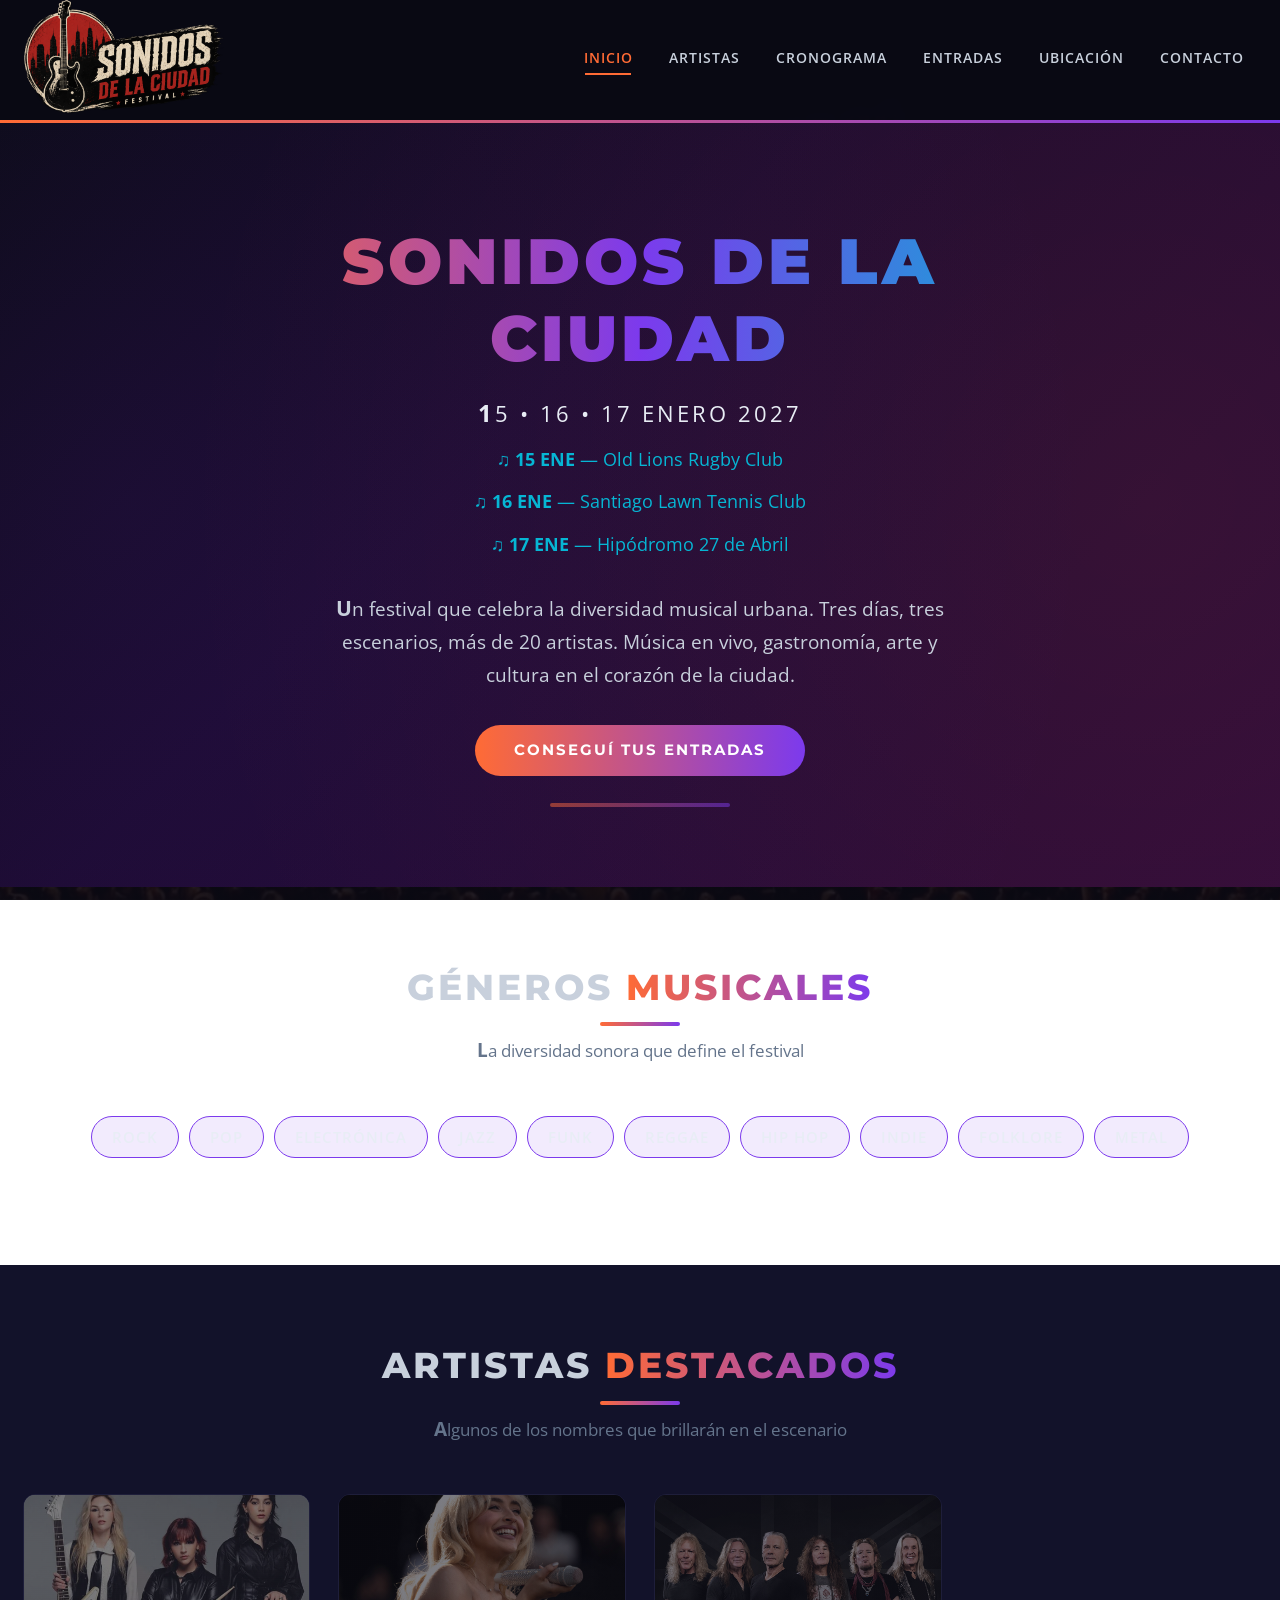
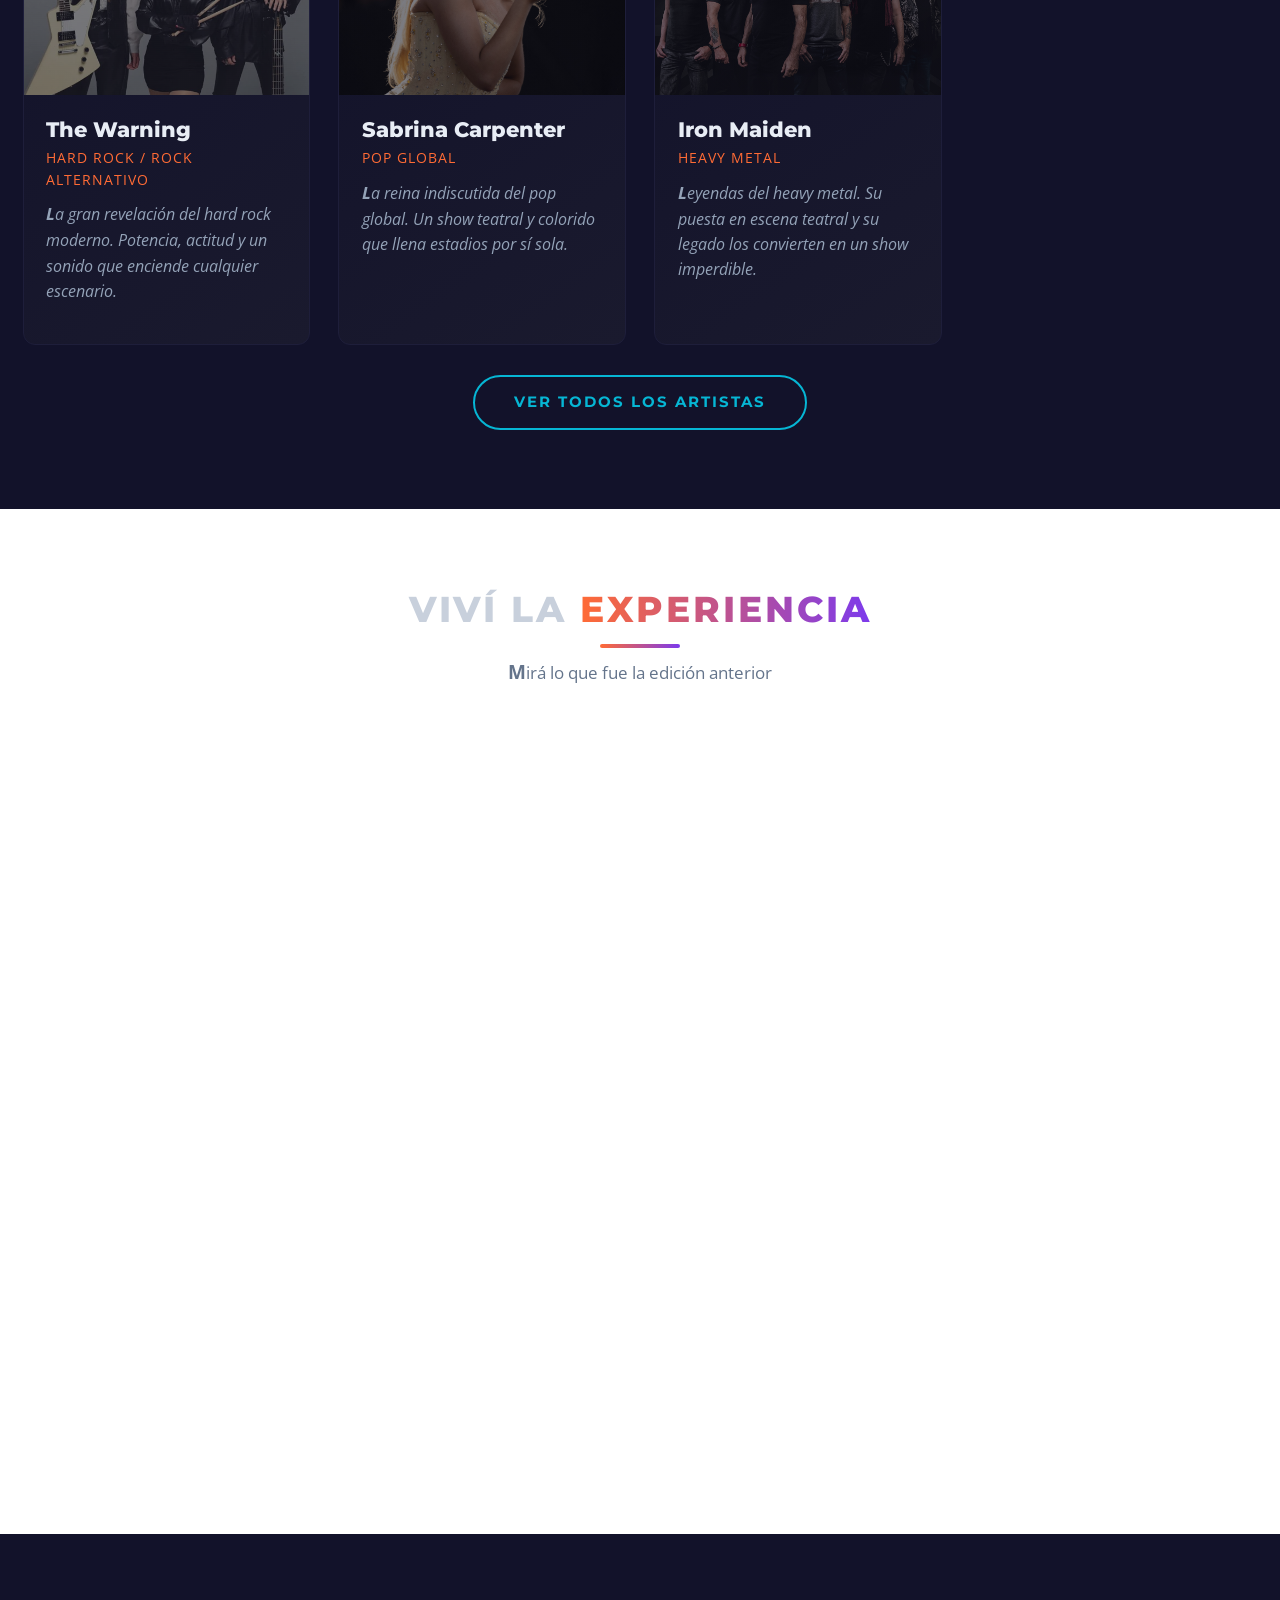
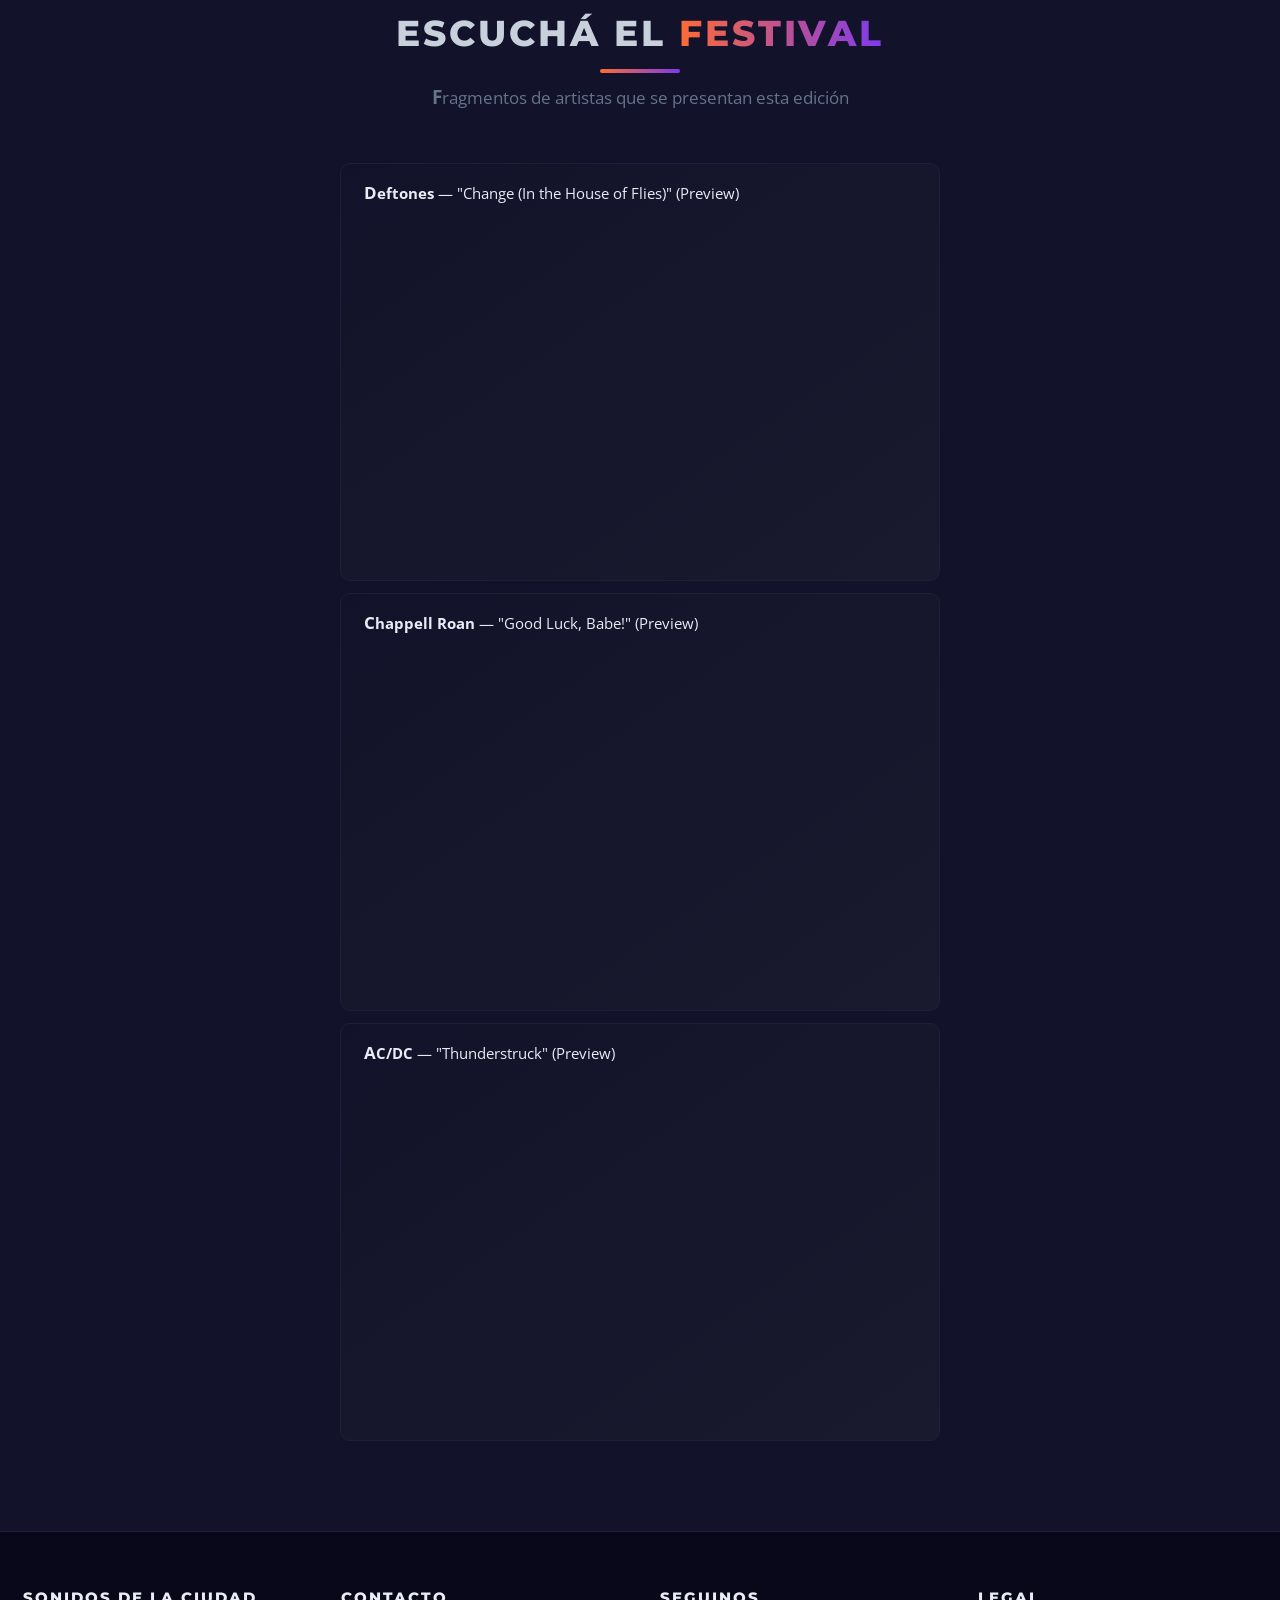
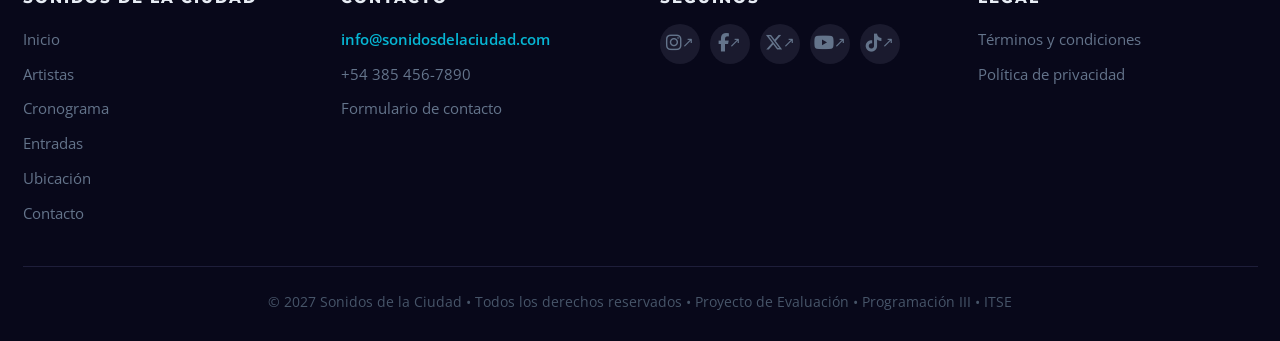
==== commit 581119ea: "Replace audio elements with YouTube iframe embeds (previews)" ====
--- a/index.html
+++ b/index.html
@@ -139,29 +139,35 @@
       <div class="container">
         <h2 class="section-title">Escuchá el <span>Festival</span></h2>
         <p class="section-subtitle">Fragmentos de artistas que se presentan esta edición</p>
-        <div style="max-width:600px;margin:0 auto">
-          <div class="audio-player">
-            <p><strong>Deftones</strong> &mdash; "Change (In the House of Flies)" (Preview)</p>
-            <audio controls>
-              <source src="audio/deftones.mp3" type="audio/mpeg">
-              Tu navegador no soporta el elemento de audio.
-            </audio>
+         <div style="max-width:600px;margin:0 auto">
+            <div class="audio-player">
+              <p><strong>Deftones</strong> &mdash; "Change (In the House of Flies)" (Preview)</p>
+              <div class="iframe-container" style="padding-bottom:56.25%">
+                <iframe src="https://www.youtube.com/embed/WPpDyIJdasg?start=50&end=90&autoplay=0"
+                  title="Deftones - Change (In the House of Flies)"
+                  allow="accelerometer; autoplay; clipboard-write; encrypted-media; gyroscope; picture-in-picture"
+                  allowfullscreen></iframe>
+              </div>
+            </div>
+            <div class="audio-player">
+              <p><strong>Chappell Roan</strong> &mdash; "Good Luck, Babe!" (Preview)</p>
+              <div class="iframe-container" style="padding-bottom:56.25%">
+                <iframe src="https://www.youtube.com/embed/1RKqOmSkGgM?start=40&end=80&autoplay=0"
+                  title="Chappell Roan - Good Luck, Babe!"
+                  allow="accelerometer; autoplay; clipboard-write; encrypted-media; gyroscope; picture-in-picture"
+                  allowfullscreen></iframe>
+              </div>
+            </div>
+            <div class="audio-player">
+              <p><strong>AC/DC</strong> &mdash; "Thunderstruck" (Preview)</p>
+              <div class="iframe-container" style="padding-bottom:56.25%">
+                <iframe src="https://www.youtube.com/embed/v2AC41dglnM?start=5&end=45&autoplay=0"
+                  title="AC/DC - Thunderstruck"
+                  allow="accelerometer; autoplay; clipboard-write; encrypted-media; gyroscope; picture-in-picture"
+                  allowfullscreen></iframe>
+              </div>
+            </div>
           </div>
-          <div class="audio-player">
-            <p><strong>Chappell Roan</strong> &mdash; "Good Luck, Babe!" (Preview)</p>
-            <audio controls>
-              <source src="audio/chappell-roan.mp3" type="audio/mpeg">
-              Tu navegador no soporta el elemento de audio.
-            </audio>
-          </div>
-          <div class="audio-player">
-            <p><strong>AC/DC</strong> &mdash; "Thunderstruck" (Preview)</p>
-            <audio controls>
-              <source src="audio/acdc.mp3" type="audio/mpeg">
-              Tu navegador no soporta el elemento de audio.
-            </audio>
-          </div>
-        </div>
       </div>
     </section>
   </main>
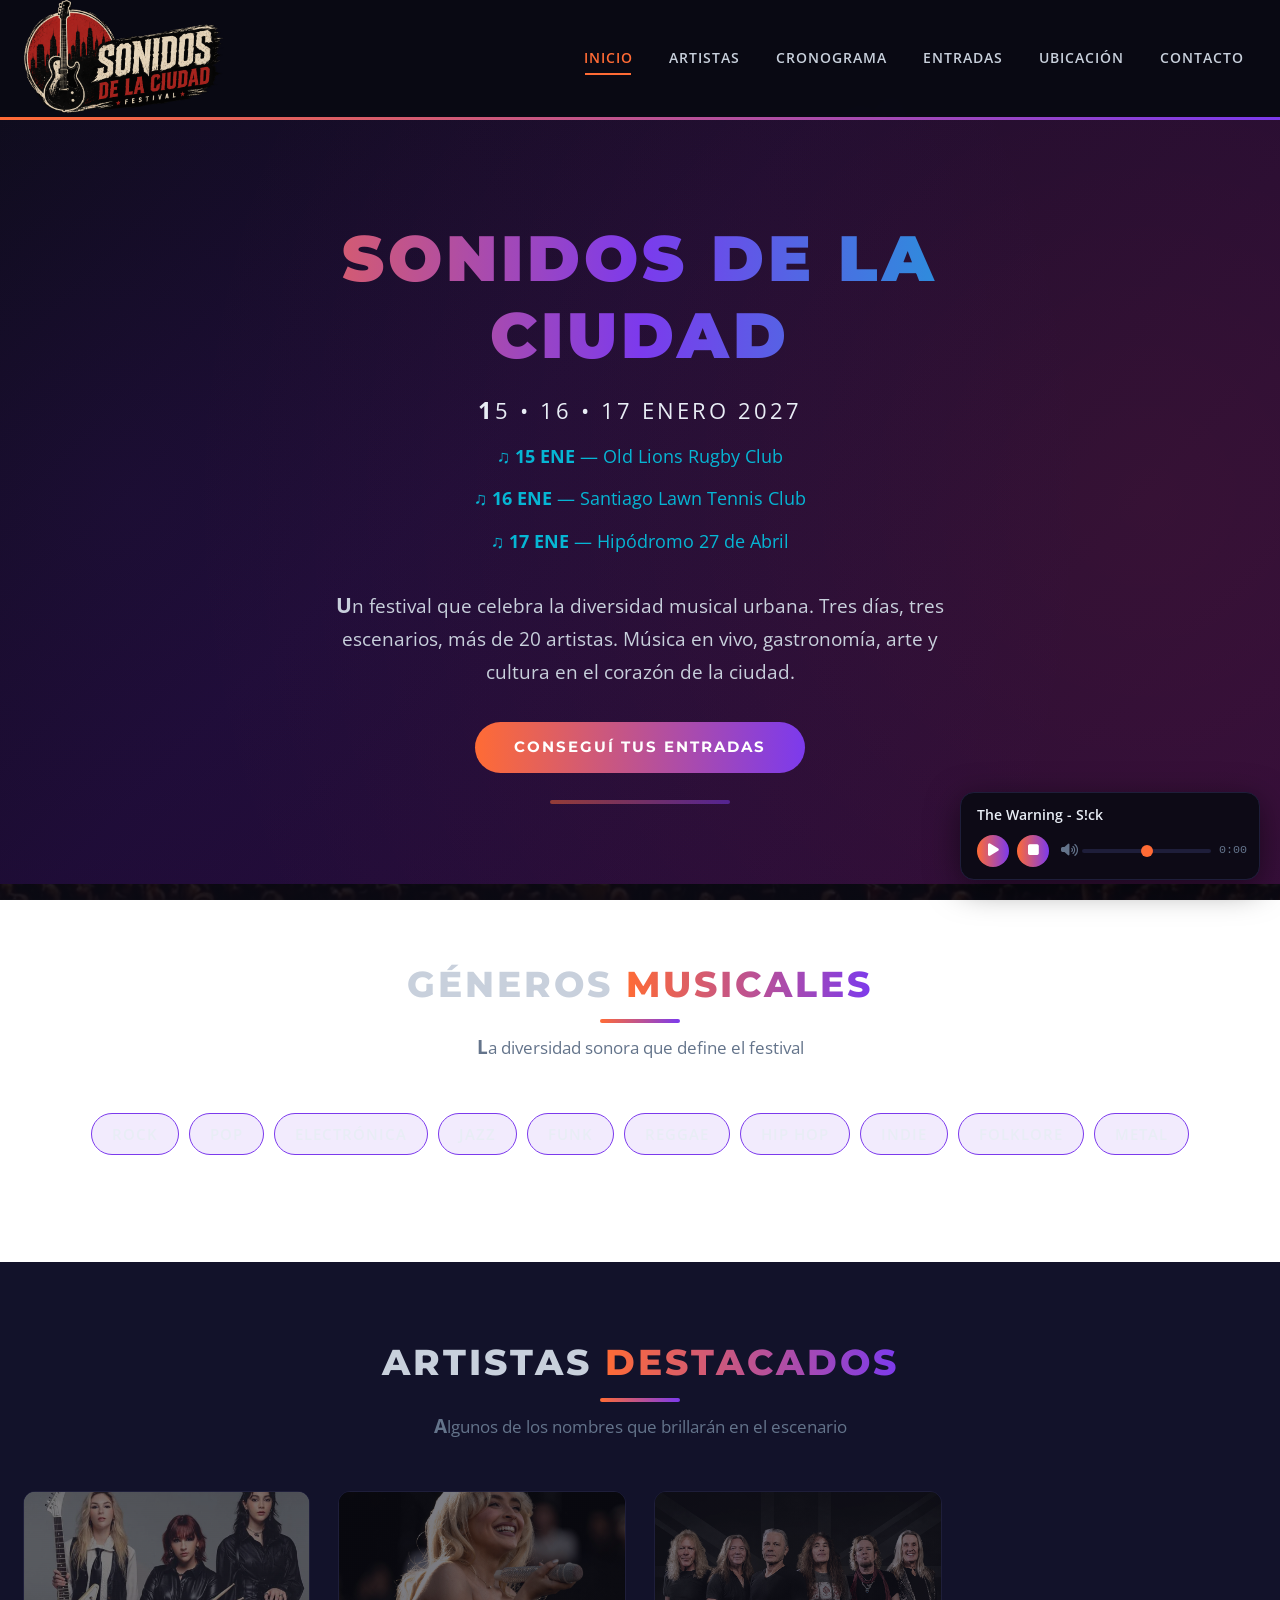
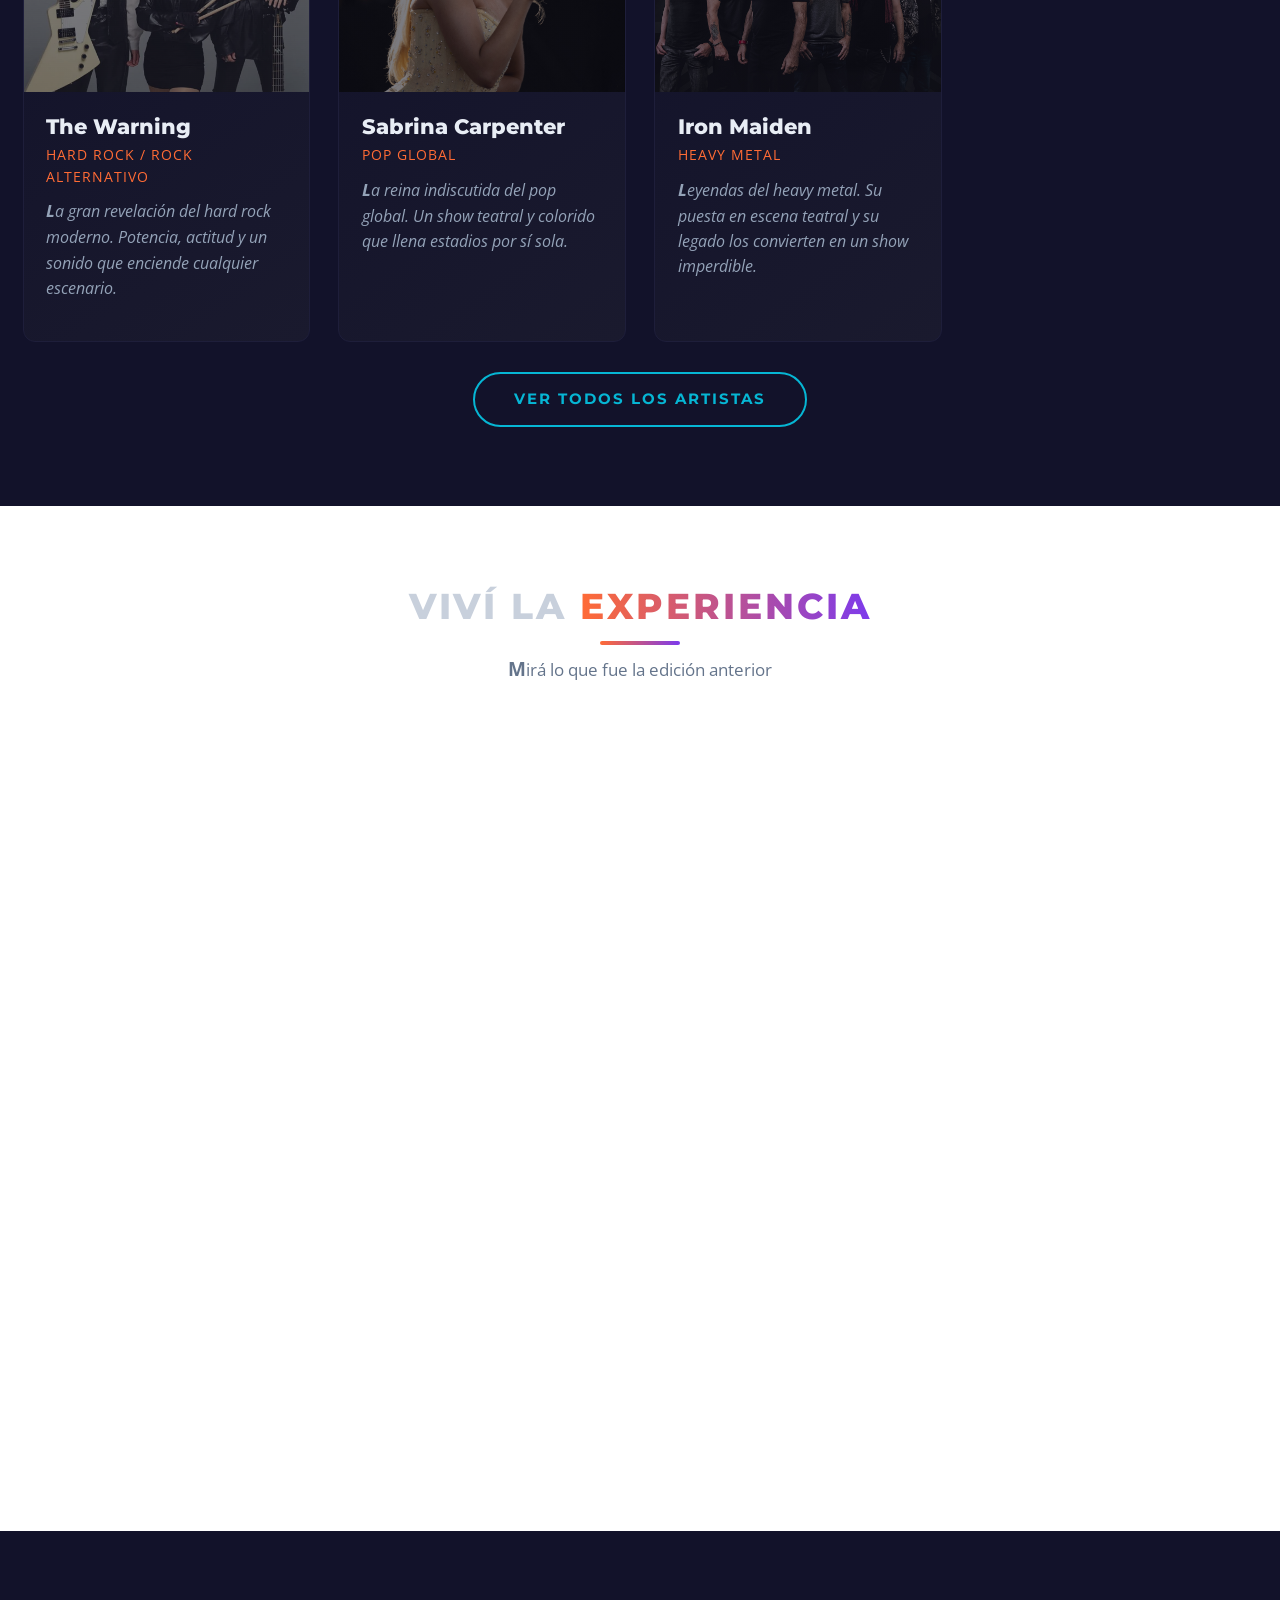
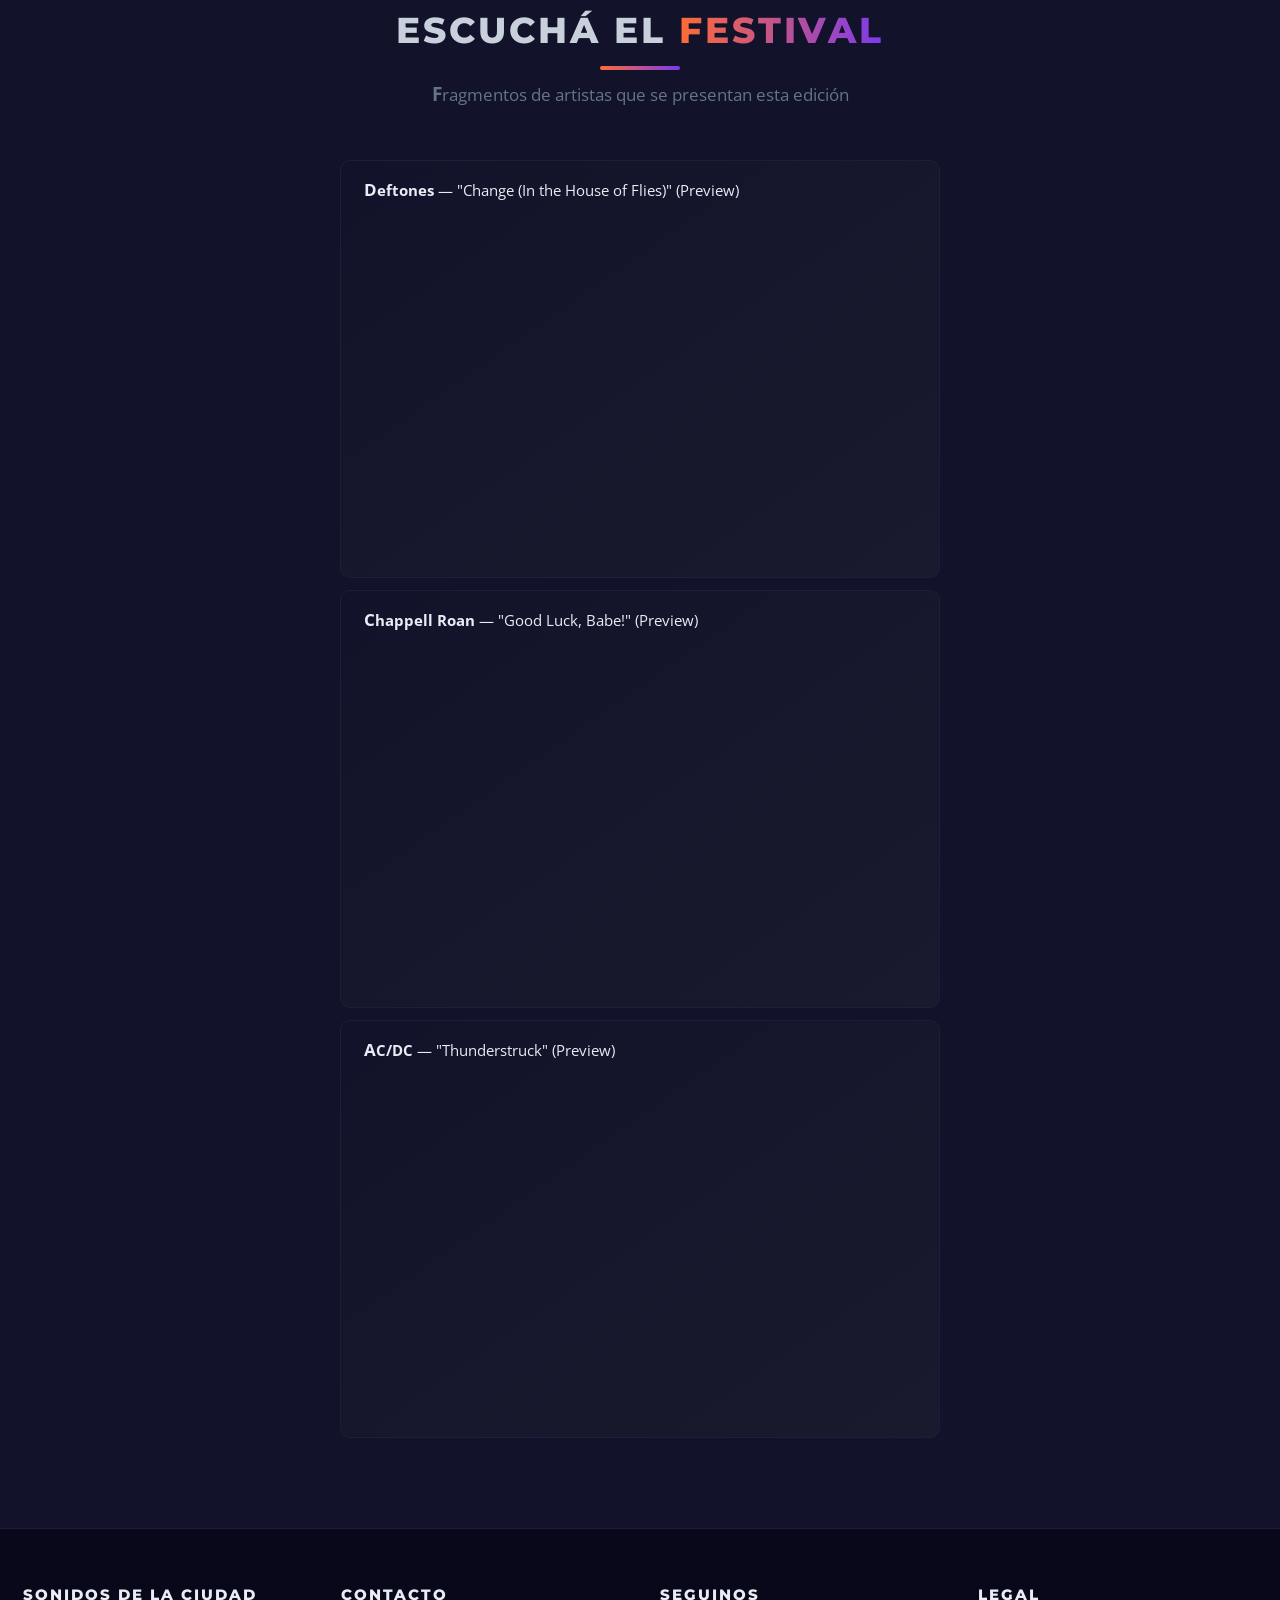
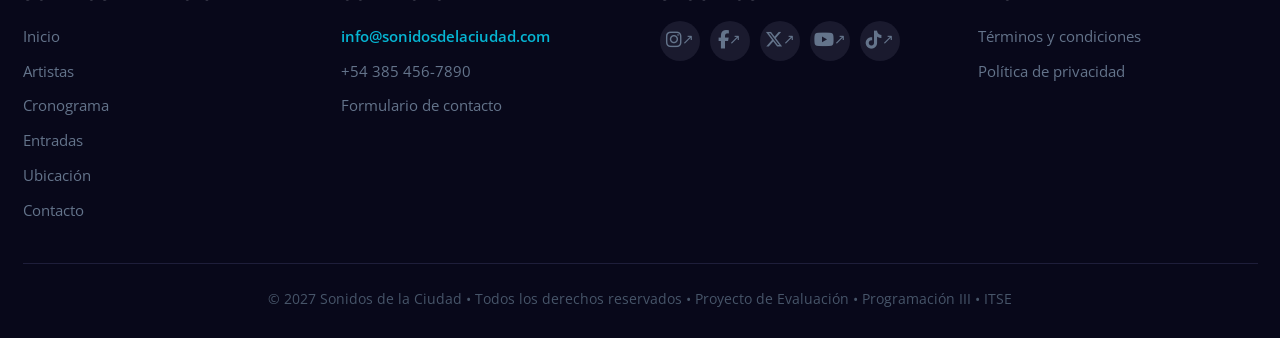
==== commit c7ad97d8: "Add floating audio player, SPA navigation, responsive fixes, comment cleanup - Add floating audio pl" ====
--- a/index.html
+++ b/index.html
@@ -1,4 +1,4 @@
-<!DOCTYPE html>
+﻿<!DOCTYPE html>
 <html lang="es">
 <head>
   <meta charset="UTF-8">
@@ -9,14 +9,14 @@
   <link rel="preconnect" href="https://fonts.gstatic.com" crossorigin>
   <link href="https://fonts.googleapis.com/css2?family=Montserrat:wght@300;600;700;800;900&family=Open+Sans:wght@400;600;700&display=swap" rel="stylesheet">
   <link rel="stylesheet" href="https://cdnjs.cloudflare.com/ajax/libs/font-awesome/6.5.2/css/all.min.css">
-  <link rel="stylesheet" href="css/estilos.css">
+  <link rel="stylesheet" href="css/estilos.css?v=2">
   <style>
-    /* CSS INTERNO: ejemplo de selector de tipo + ID combinado */
+    
     #hero .fecha i {
       color: var(--teal);
       margin-right: 6px;
     }
-    /* SELECTOR DE TIPO para el contenedor de audio destacado */
+    
     .audio-destacado {
       background: linear-gradient(135deg, #12122a, #1a0a2e);
       border: 1px solid var(--purpura);
@@ -50,8 +50,9 @@
     </div>
   </header>
 
+
   <main>
-    <!-- HERO -->
+    
     <section id="hero" class="hero">
       <div class="hero-content">
         <h1>Sonidos de la Ciudad</h1>
@@ -66,7 +67,7 @@
       </div>
     </section>
 
-    <!-- GÉNEROS -->
+    
     <section>
       <div class="container">
         <h2 class="section-title">Géneros <span>Musicales</span></h2>
@@ -86,7 +87,7 @@
       </div>
     </section>
 
-    <!-- ARTISTAS DESTACADOS -->
+    
     <section style="background:var(--gris)">
       <div class="container">
         <h2 class="section-title">Artistas <span>Destacados</span></h2>
@@ -123,7 +124,7 @@
       </div>
     </section>
 
-    <!-- VIDEO -->
+    
     <section>
       <div class="container">
         <h2 class="section-title">Viví la <span>Experiencia</span></h2>
@@ -134,7 +135,7 @@
       </div>
     </section>
 
-    <!-- AUDIO -->
+    
     <section style="background:var(--gris)">
       <div class="container">
         <h2 class="section-title">Escuchá el <span>Festival</span></h2>
@@ -218,5 +219,21 @@
 
   <script src="js/menu.js"></script>
 
+  <div class="reproductor-flotante" id="reproductor">
+    <div class="rep-cancion" id="rep-cancion">The Warning - S!ck</div>
+    <div class="rep-controles">
+      <button id="rep-play" title="Reproducir / Pausa"><i class="fas fa-play"></i></button>
+      <button id="rep-stop" title="Detener"><i class="fas fa-stop"></i></button>
+      <div class="rep-vol-wrap">
+        <i class="fas fa-volume-up"></i>
+        <input type="range" id="rep-vol" min="0" max="100" value="50">
+      </div>
+      <span class="rep-tiempo" id="rep-tiempo">0:00</span>
+    </div>
+  </div>
+  <script src="js/reproductor.js"></script>
+  <script src="js/navegacion.js"></script>
+
 </body>
 </html>
+
--- a/css/estilos.css
+++ b/css/estilos.css
@@ -1,17 +1,9 @@
-/* ============================================================
-   Sonidos de la Ciudad — Estilos Globales
-   ------------------------------------------------------------
-   Paleta de colores seleccionada de ColorHunt
-   (https://colorhunt.co/palette/0a0a1412122a1e1e3aff6b35)
-   + variaciones propias para profundidad.
-   ============================================================ */
-
-/* ----- Google Fonts (tipografía externa) ----- */
+
+
+
 @import url('https://fonts.googleapis.com/css2?family=Montserrat:wght@300;600;700;800;900&family=Open+Sans:wght@400;600;700&display=swap');
 
-/* ============================================================
-   1. SELECTOR UNIVERSAL — reset básico
-   ============================================================ */
+
 *,
 *::before,
 *::after {
@@ -20,22 +12,13 @@
   box-sizing: border-box;
 }
 
-/* ============================================================
-   2. PSEUDOELEMENTO ::selection — color de selección de texto
-   ============================================================ */
+
 ::selection {
   background: #7c3aed;
   color: #fff;
 }
 
-/* ============================================================
-   3. VARIABLES CSS (custom properties) — paleta de colores
-   ------------------------------------------------------------
-   Paleta obtenida de ColorHunt + Adobe Color:
-   - Naranja principal: #ff6b35 (energía, acción)
-   - Púrpura secundario: #7c3aed (misterio, festival)
-   - Teal acento: #06b6d4 (frescura, contraste)
-   ============================================================ */
+
 :root {
   --naranja: #ff6b35;
   --purpura: #7c3aed;
@@ -53,18 +36,16 @@
   --font-body: 'Open Sans', sans-serif;
 }
 
-/* ============================================================
-   4. SELECTORES DE TIPO (type selectors)
-   ============================================================ */
+
 html {
   scroll-behavior: smooth;
-  font-size: 16px; /* base para rem */
-  /* Unidad vw para base responsiva */
+  font-size: 16px; 
+  
   font-size: clamp(14px, 1vw + 12px, 18px);
 }
 
 body {
-  font: 400 1rem/1.6 var(--font-body); /* shorthand font */
+  font: 400 1rem/1.6 var(--font-body); 
   background: linear-gradient(rgba(10, 10, 20, 0.88), rgba(10, 10, 20, 0.88)), url('../img/fondo-pagina.png');
   background-size: cover;
   background-attachment: fixed;
@@ -75,7 +56,7 @@
   flex-direction: column;
 }
 
-/* ----- Encabezados ----- */
+
 h1, h2, h3, h4, h5, h6 {
   font-family: var(--font-heading);
   font-weight: 800;
@@ -89,7 +70,7 @@
 h5 { font-size: 1rem; }
 h6 { font-size: 0.9rem; }
 
-/* ----- Enlaces ----- */
+
 a {
   color: var(--teal);
   text-decoration: underline;
@@ -99,18 +80,18 @@
   transition: color 0.3s ease, text-decoration-color 0.3s ease;
 }
 
-/* PSEUDOCLASE :hover en enlaces */
+
 a:hover {
   color: var(--naranja);
   text-decoration-color: var(--naranja);
 }
 
-/* Enlaces dentro de nav — sin subrayado (estilo botón) */
+
 nav a {
   text-decoration: none;
 }
 
-/* Enlaces dentro de footer — subrayado solo en hover */
+
 footer a {
   text-decoration: none;
 }
@@ -119,14 +100,14 @@
   text-decoration-color: var(--naranja);
 }
 
-/* ----- Imágenes ----- */
+
 img {
   max-width: 100%;
   height: auto;
   display: block;
 }
 
-/* ----- Listas ----- */
+
 ul, ol {
   padding-left: 1.25rem;
 }
@@ -135,9 +116,7 @@
   margin-bottom: 0.25rem;
 }
 
-/* ============================================================
-   5. SELECTORES POR ID (ID selectors)
-   ============================================================ */
+
 #menu-toggle {
   display: none;
   background: none;
@@ -155,7 +134,7 @@
   transition: transform 0.3s ease, opacity 0.3s ease;
 }
 
-/* Animación del menú hamburguesa al abrir (transformación) */
+
 #menu-toggle.abierto span:nth-child(1) {
   transform: rotate(45deg) translate(5px, 5px);
 }
@@ -178,9 +157,7 @@
   justify-content: center;
 }
 
-/* ============================================================
-   6. SELECTORES DE CLASE (class selectors)
-   ============================================================ */
+
 .container {
   max-width: 1300px;
   margin: 0 auto;
@@ -202,7 +179,7 @@
   background-clip: text;
 }
 
-/* PSEUDOELEMENTO ::after en section-title (barra decorativa) */
+
 .section-title::after {
   content: '';
   display: block;
@@ -220,11 +197,9 @@
   font-size: 0.95rem;
 }
 
-/* ============================================================
-   7. SELECTORES AVANZADOS
-   ============================================================ */
-
-/* ----- 7a. SELECTOR DESCENDIENTE (space) ----- */
+
+
+
 nav ul {
   list-style: none;
   display: flex;
@@ -249,19 +224,23 @@
   justify-content: space-between;
   align-items: center;
   height: 120px;
-}
-
-/* ----- 7b. SELECTOR HIJO DIRECTO (>) ----- */
+  min-height: 120px;
+}
+
+header {
+  height: 120px;
+}
+
 header > nav {
   display: flex;
 }
 
-/* SELECTOR HIJO DIRECTO (>) — ejemplo de selector avanzado */
+
 .hero-content > h1 {
   display: inline-block;
 }
 
-/* SELECTOR DE HERMANO ADYACENTE adicional */
+
 section + footer {
   margin-top: 0;
 }
@@ -270,7 +249,7 @@
   font-size: 0.95rem;
 }
 
-/* ----- 7c. SELECTOR HERMANO ADYACENTE (+) ----- */
+
 h2 + p {
   margin-top: -0.3rem;
 }
@@ -283,12 +262,12 @@
   margin-top: 25px;
 }
 
-/* Override para grilla de artistas: el margin-top rompe la alineación horizontal */
+
 .card-grid-artistas article.artista + article.artista {
   margin-top: 0;
 }
 
-/* ----- 7d. SELECTOR HERMANO GENERAL (~) ----- */
+
 h3 ~ p {
   color: #94a3b8;
   margin-bottom: 0.9375rem;
@@ -299,9 +278,9 @@
   margin-top: 1.5rem;
 }
 
-/* ----- 7e. SELECTORES DE ATRIBUTO ----- */
-
-/* Enlaces que abren en nueva pestaña */
+
+
+
 a[target="_blank"]::after {
   content: ' \2197';
   font-size: 0.75em;
@@ -313,7 +292,7 @@
   transform: translate(2px, -2px);
 }
 
-/* Inputs de tipo texto */
+
 input[type="text"],
 input[type="email"],
 input[type="tel"] {
@@ -329,7 +308,7 @@
   font-family: inherit;
 }
 
-/* Enlaces que empiezan con mailto: */
+
 a[href^="mailto:"] {
   color: var(--teal);
   font-weight: 600;
@@ -339,12 +318,12 @@
   color: var(--naranja);
 }
 
-/* Enlaces que terminan en .com */
+
 a[href$=".com"]:not([href^="mailto:"]) {
   position: relative;
 }
 
-/* PSEUDOCLASE :not() combinada */
+
 a[target="_blank"]:not(.btn) {
   border-bottom: 1px dotted transparent;
 }
@@ -353,9 +332,7 @@
   border-bottom-color: var(--naranja);
 }
 
-/* ============================================================
-   8. HEADER — menú animado con posicionamiento sticky
-   ============================================================ */
+
 header {
   background: rgba(10, 10, 20, 0.97);
   border-bottom: 3px solid;
@@ -367,7 +344,7 @@
   -webkit-backdrop-filter: blur(8px);
 }
 
-/* Logo con hover transform (TRANSFORMACIÓN 1: rotate) */
+
 .logo a {
   display: inline-block;
   transition: transform 0.4s ease;
@@ -376,16 +353,17 @@
 
 .logo a img {
   height: 115px;
+  min-height: 115px;
   width: auto;
   display: block;
 }
 
-/* TRANSFORMACIÓN 1: rotate */
+
 .logo a:hover {
   transform: rotate(-3deg) scale(1.05);
 }
 
-/* ----- Nav links animados (PSEUDOCLASE :hover) ----- */
+
 .nav-link {
   display: block;
   padding: 8px 14px;
@@ -399,7 +377,7 @@
   position: relative;
 }
 
-/* PSEUDOELEMENTO ::before para animación de subrayado en hover */
+
 .nav-link::before {
   content: '';
   position: absolute;
@@ -411,7 +389,7 @@
   transition: width 0.3s ease, left 0.3s ease;
 }
 
-/* PSEUDOCLASE :hover en nav links */
+
 .nav-link:hover::before {
   width: 60%;
   left: 20%;
@@ -435,9 +413,7 @@
 
 
 
-/* ============================================================
-   9. HERO
-   ============================================================ */
+
 #hero {
   background: var(--grad-hero);
   padding: 100px 20px 80px;
@@ -446,7 +422,7 @@
   overflow: hidden;
 }
 
-/* PSEUDOELEMENTO ::before para efecto de brillo animado */
+
 #hero::before {
   content: '';
   position: absolute;
@@ -482,7 +458,7 @@
   -webkit-text-fill-color: transparent;
   background-clip: text;
   margin-bottom: 0.9375rem;
-  /* TRANSICIÓN 1 para h1 */
+  
   transition: letter-spacing 0.5s ease;
 }
 
@@ -521,9 +497,7 @@
   line-height: 1.7;
 }
 
-/* ============================================================
-   10. BUTTONS
-   ============================================================ */
+
 .btn {
   display: inline-block;
   padding: 0.75rem 2.1875rem;
@@ -534,7 +508,7 @@
   font-size: 0.85rem;
   border: none;
   cursor: pointer;
-  /* TRANSICIÓN 2 */
+  
   transition: transform 0.3s ease, box-shadow 0.3s ease, background 0.3s ease, color 0.3s ease;
   font-family: var(--font-heading);
 }
@@ -544,7 +518,7 @@
   color: #fff;
 }
 
-/* TRANSFORMACIÓN 2: translateY + scale */
+
 .btn-primary:hover {
   transform: translateY(-3px) scale(1.04);
   box-shadow: 0 8px 30px rgba(255, 107, 53, 0.3);
@@ -560,28 +534,24 @@
 .btn-outline:hover {
   background: var(--teal);
   color: var(--oscuro);
-  /* TRANSFORMACIÓN 3: translateY */
+  
   transform: translateY(-2px);
   box-shadow: 0 4px 20px rgba(6, 182, 212, 0.25);
 }
 
-/* ============================================================
-   11. SECTION — padding y bordes en divs
-   ============================================================ */
+
 section {
   padding: 4.375rem 1.25rem;
 }
 
-/* SELECTOR DESCENDIENTE + bordes explícitos */
+
 section .card {
   border: 1px solid var(--borde);
   border-radius: 12px;
   padding: 0;
 }
 
-/* ============================================================
-   12. CARDS GRID
-   ============================================================ */
+
 .card-grid {
   display: grid;
   grid-template-columns: repeat(auto-fill, minmax(280px, 1fr));
@@ -596,7 +566,7 @@
   transition: transform 0.35s ease, border-color 0.35s ease, box-shadow 0.35s ease;
 }
 
-/* PSEUDOCLASE :hover en cards + TRANSFORMACIÓN 4 + TRANSICIÓN 3 */
+
 .card:hover {
   border-color: var(--purpura);
   transform: translateY(-8px);
@@ -638,14 +608,12 @@
   line-height: 1.6;
 }
 
-/* ============================================================
-   13. ARTIST PAGE — article cards
-   ============================================================ */
+
 .card-grid-artistas {
   display: grid;
   grid-template-columns: repeat(4, 1fr);
   gap: 1.5625rem;
-  align-items: stretch; /* Asegura que todas las celdas midan lo mismo de alto */
+  align-items: stretch; 
 }
 
 article.artista {
@@ -655,16 +623,16 @@
   overflow: hidden;
   border-left: 4px solid var(--purpura);
   
-  /* CAMBIO 1: Cambiamos a flexbox vertical para controlar perfectamente las partes internas */
+  
   display: flex;
   flex-direction: column; 
   
-  height: 100%; /* CAMBIO 2: Obliga a la tarjeta a usar el 100% de la altura de la fila */
+  height: 100%; 
   min-height: 0;
   transition: transform 0.4s ease, box-shadow 0.4s ease;
 }
 
-/* PSEUDOCLASE :nth-child para alternar colores de borde */
+
 .card-grid-artistas article.artista:nth-child(4n+1) {
   border-left-color: var(--naranja);
 }
@@ -682,7 +650,7 @@
   height: 200px;
   min-height: 200px;
   width: 100%;
-  object-fit: cover; /* Evita que la imagen del artista se deforme verticalmente */
+  object-fit: cover; 
 }
 
 article.artista .artista-header {
@@ -692,7 +660,7 @@
 article.artista .artista-body {
   padding: 0.9375rem 1.5625rem 1.5625rem;
   
-  /* CAMBIO 3: Hace que la sección de contenido de texto se expanda para llenar el espacio restante */
+  
   flex-grow: 1; 
   display: flex;
   flex-direction: column;
@@ -704,14 +672,11 @@
   color: #94a3b8;
   line-height: 1.7;
   
-  /* CAMBIO 4: Al empujar el margen inferior, forzamos a que el horario/botón inferior 
-     quede exactamente alineado abajo del todo en todas las tarjetas por igual */
+  
   margin-bottom: 1.25rem; 
 }
 
-/* ============================================================
-   14. TABLES
-   ============================================================ */
+
 .tabla-container {
   overflow-x: auto;
   margin: 1.875rem 0;
@@ -745,25 +710,23 @@
   font-size: 0.9rem;
 }
 
-/* PSEUDOCLASE :hover en filas de tabla */
+
 tr:hover td {
   background: rgba(124, 58, 237, 0.05);
 }
 
-/* PSEUDOCLASE :last-child */
+
 tr:last-child td {
   border-bottom: none;
 }
 
-/* PSEUDOCLASE :nth-child en columnas de tabla */
+
 tbody tr td:first-child {
   font-weight: 700;
   color: var(--claro);
 }
 
-/* ============================================================
-   15. LISTS
-   ============================================================ */
+
 .lista-generos {
   display: flex;
   flex-wrap: wrap;
@@ -788,7 +751,7 @@
   transition: transform 0.3s ease, background 0.3s ease, color 0.3s ease, border-color 0.3s ease;
 }
 
-/* PSEUDOCLASE :hover en items de lista */
+
 .lista-generos li:hover {
   background: var(--grad-principal);
   color: #fff;
@@ -796,7 +759,7 @@
   border-color: transparent;
 }
 
-/* ----- Ordered list (cronograma) ----- */
+
 .lista-cronograma {
   max-width: 700px;
   margin: 0 auto 2.5rem;
@@ -813,7 +776,7 @@
   margin-left: 0.9375rem;
   font-size: 0.92rem;
   margin-bottom: 0;
-  /* Transición en hover */
+  
   transition: background 0.3s ease, padding-left 0.3s ease;
 }
 
@@ -822,7 +785,7 @@
   padding-left: 3.5rem;
 }
 
-/* PSEUDOELEMENTO ::before para contador numerado circular */
+
 .lista-cronograma li::before {
   content: counter(item);
   position: absolute;
@@ -855,9 +818,7 @@
   margin-right: 10px;
 }
 
-/* ============================================================
-   16. IFRAMES
-   ============================================================ */
+
 .iframe-container {
   position: relative;
   width: 100%;
@@ -876,19 +837,15 @@
   border: none;
 }
 
+.sede-mapa-wrap {
+  margin-bottom: 30px;
+}
+
 .iframe-mapa {
   width: 100%;
   height: 400px;
   border-radius: 12px;
   border: none;
-  margin: 1.25rem 0;
-}
-
-/* ============================================================
-   16b. SEDES (ubicacion.html)
-   ============================================================ */
-.sede-mapa-wrap {
-  margin-bottom: 30px;
 }
 
 .sede-titulo {
@@ -941,9 +898,7 @@
   font-size: 0.75rem;
 }
 
-/* ============================================================
-   16c. REDES SOCIALES (ubicacion.html)
-   ============================================================ */
+
 .redes-grid {
   display: grid;
   grid-template-columns: repeat(auto-fit, minmax(300px, 1fr));
@@ -964,9 +919,7 @@
   font-size: 1rem;
 }
 
-/* ============================================================
-   17. AUDIO
-   ============================================================ */
+
 .audio-player {
   background: var(--grad-card);
   border: 1px solid var(--borde);
@@ -986,9 +939,7 @@
   border-radius: 6px;
 }
 
-/* ============================================================
-   18. FORM
-   ============================================================ */
+
 .form-contacto {
   max-width: 650px;
   margin: 0 auto;
@@ -1012,7 +963,7 @@
   font-weight: 600;
 }
 
-/* PSEUDOCLASE :focus + :focus-visible en inputs (accesibilidad) */
+
 input:focus,
 select:focus,
 textarea:focus {
@@ -1022,7 +973,7 @@
   outline-offset: 1px;
 }
 
-/* :focus-visible — solo para navegación por teclado */
+
 input:focus-visible,
 select:focus-visible,
 textarea:focus-visible,
@@ -1033,14 +984,14 @@
   border-radius: 4px;
 }
 
-/* Sin outline para focus por mouse (los navegadores modernos lo manejan) */
+
 input:focus:not(:focus-visible),
 select:focus:not(:focus-visible),
 textarea:focus:not(:focus-visible) {
   outline: none;
 }
 
-/* PSEUDOCLASE :required */
+
 input:required,
 select:required,
 textarea:required {
@@ -1053,7 +1004,7 @@
   border-left-color: #22c55e;
 }
 
-/* PSEUDOELEMENTO ::placeholder */
+
 input::placeholder,
 textarea::placeholder,
 select::placeholder {
@@ -1090,17 +1041,15 @@
   resize: vertical;
 }
 
-/* SELECTOR DE ATRIBUTO + PSEUDOCLASE :checked (visual para selects) */
+
 option:checked {
   background: var(--purpura);
   color: #fff;
 }
 
-/* ============================================================
-   19. COMPRA DE ENTRADAS (página comprar.html)
-   ============================================================ */
-
-/* ----- TIMER / CONTADOR REGRESIVO ----- */
+
+
+
 .compra-timer {
   display: flex;
   align-items: center;
@@ -1128,7 +1077,7 @@
   transition: color 0.3s ease;
 }
 
-/* ----- TARJETA DE CRÉDITO VISUAL ----- */
+
 .card-visual-container {
   perspective: 1000px;
   margin-bottom: 1.5rem;
@@ -1255,7 +1204,7 @@
   letter-spacing: 2px;
 }
 
-/* Dorso */
+
 .card-magstrip {
   height: 40px;
   background: #1a1a2e;
@@ -1305,7 +1254,7 @@
   text-align: center;
 }
 
-/* ----- GRID 2 COLUMNAS ----- */
+
 .compra-grid {
   display: grid;
   grid-template-columns: 1fr 380px;
@@ -1317,7 +1266,7 @@
   min-width: 0;
 }
 
-/* ----- FIELDSETS ----- */
+
 .compra-fieldset {
   background: var(--grad-card);
   border: 1px solid var(--borde);
@@ -1341,14 +1290,14 @@
   color: var(--naranja);
 }
 
-/* ----- FORM ROW (2 columnas internas) ----- */
+
 .form-row {
   display: grid;
   grid-template-columns: 1fr 1fr;
   gap: 1rem;
 }
 
-/* ----- FEEDBACK (error / éxito) ----- */
+
 .feedback {
   font-size: 0.78rem;
   margin-top: 4px;
@@ -1364,7 +1313,7 @@
   color: #22c55e;
 }
 
-/* Estados de validación en inputs */
+
 input.invalido,
 select.invalido {
   border-color: #ef4444 !important;
@@ -1377,7 +1326,7 @@
   box-shadow: 0 0 0 3px rgba(34, 197, 94, 0.12) !important;
 }
 
-/* ----- INFO DEL EVENTO (readonly) ----- */
+
 .evento-info {
   background: rgba(6, 182, 212, 0.04);
   border: 1px solid var(--borde);
@@ -1410,7 +1359,7 @@
   gap: 8px;
 }
 
-/* ----- CREDIT CARD BRAND ----- */
+
 .card-brand {
   display: none;
   align-items: center;
@@ -1422,7 +1371,7 @@
   border: 1px solid rgba(6, 182, 212, 0.15);
 }
 
-/* ----- RESUMEN (sidebar) ----- */
+
 .compra-sidebar {
   position: sticky;
   top: 90px;
@@ -1490,7 +1439,7 @@
   font-size: 1.1rem;
 }
 
-/* ----- TOTAL BOX ----- */
+
 .compra-total-box {
   background: var(--grad-principal);
   border-radius: 12px;
@@ -1516,7 +1465,7 @@
   letter-spacing: 2px;
 }
 
-/* ----- ACCIONES (botón + error) ----- */
+
 .compra-actions {
   margin-top: 1.5rem;
 }
@@ -1544,7 +1493,7 @@
   font-size: 1rem;
 }
 
-/* ----- MODAL (confirmación de compra) ----- */
+
 .modal {
   display: none;
   position: fixed;
@@ -1641,11 +1590,9 @@
   transform: rotate(90deg);
 }
 
-/* ============================================================
-   19b. COMPRA RESPONSIVE
-   ============================================================ */
-
-/* Tablet: apilar columnas */
+
+
+
 @media (max-width: 1024px) {
   .compra-grid {
     grid-template-columns: 1fr;
@@ -1711,9 +1658,7 @@
   }
 }
 
-/* ============================================================
-   19c. FOOTER
-   ============================================================ */
+
 footer {
   background: #08081a;
   border-top: 1px solid var(--borde);
@@ -1746,7 +1691,7 @@
   margin-bottom: 6px;
 }
 
-/* PSEUDOCLASE :hover ya definido para footer ul li a */
+
 
 .footer-social {
   display: flex;
@@ -1767,7 +1712,7 @@
   transition: transform 0.3s ease, background 0.3s ease, color 0.3s ease;
 }
 
-/* TRANSFORMACIÓN 5: rotate + TRANSICIÓN en social icons */
+
 .footer-social a:hover {
   background: var(--grad-principal);
   color: #fff;
@@ -1784,9 +1729,7 @@
   color: #475569;
 }
 
-/* ============================================================
-   20. VOLVER ARRIBA — anchor link
-   ============================================================ */
+
 .volver-arriba {
   text-align: center;
   margin-top: 1.875rem;
@@ -1802,23 +1745,16 @@
   50% { transform: translateY(-5px); }
 }
 
-/* ============================================================
-   21. RESPONSIVE — 3 PUNTOS DE CONTROL
-   ------------------------------------------------------------
-   Breakpoints:
-   a. Escritorio (> 820px) — 4 columnas fijas en artistas
-   b. Tablet (481px - 820px) — grid reducido, menú hamburguesa
-   c. Móvil (≤ 480px) — columna única, fuentes pequeñas
-   ============================================================ */
-
-/* ----- 21a. ESCRITORIO (min-width: 1200px) — 4 columnas fijas ----- */
+
+
+
 @media (min-width: 1200px) {
   .card-grid {
     grid-template-columns: repeat(4, 1fr);
   }
 }
 
-/* ----- 21c. TABLET (max-width: 820px) ----- */
+
 @media (max-width: 820px) {
   #menu-toggle {
     display: block;
@@ -1891,13 +1827,13 @@
     grid-template-columns: repeat(2, 1fr);
   }
 
-  /* SELECTOR DESCENDIENTE en responsive */
+  
   .tabla-container table {
     font-size: 0.85rem;
   }
 }
 
-/* ----- 21d. TABLET PEQUEÑA / MÓVIL GRANDE (max-width: 600px) ----- */
+
 @media (max-width: 600px) {
   #hero {
     padding: 4rem 1rem 3rem;
@@ -1929,12 +1865,12 @@
     font-size: 1.3rem;
   }
 
-  /* SELECTOR HIJO en responsive */
+  
   .form-contacto > .form-group {
     margin-bottom: 0.9375rem;
   }
 
-  .header-inner {
+  header .header-inner {
     height: 60px;
   }
 
@@ -1943,7 +1879,7 @@
   }
 }
 
-/* ----- 21e. MÓVIL (max-width: 480px) ----- */
+
 @media (max-width: 480px) {
   #hero h1 {
     font-size: 1.8rem;
@@ -2014,30 +1950,20 @@
     font-size: 0.7rem;
   }
 
-  .iframe-mapa {
+.iframe-mapa {
     height: 250px;
   }
 }
 
-/* ============================================================
-   22. UNIDADES DE MEDIDA — ejemplos adicionales
-   ------------------------------------------------------------
-   - px: bordes, border-radius, sombras pequeñas
-   - rem: font-sizes, padding, margin (base 16px)
-   - em: tamaños relativos al padre
-   - %: anchos, altos de contenedores
-   - vw: font-size hero, anchos completos
-   - vh: altura hero, min-height
-   - vmin/vmax: para elementos responsive adicionales
-   ============================================================ */
-
-/* Ejemplo de vw en hero (ya arriba) */
-/* Ejemplo de vh en hero (ya arriba: min-height: 80vh) */
-/* Ejemplo de % en widths (ya arriba) */
-/* Ejemplo de rem en toda la hoja */
-/* Ejemplo de em en ::after de target="_blank" (ya arriba) */
-
-/* Unidad vmin para un elemento decorativo */
+
+
+
+
+
+
+
+
+
 .hero-content::after {
   content: '';
   display: block;
@@ -2049,9 +1975,7 @@
   opacity: 0.5;
 }
 
-/* ============================================================
-   23. PSEUDOCLASE :first-child y :last-child adicionales
-   ============================================================ */
+
 .lista-generos li:first-child {
   background: rgba(124, 58, 237, 0.1);
   border: 1px solid var(--purpura);
@@ -2064,17 +1988,144 @@
   color: var(--claro);
 }
 
-/* PSEUDOELEMENTO ::first-letter en párrafos de secciones */
+
 section p::first-letter {
   font-size: 1.1em;
   font-weight: 700;
 }
 
-/* ============================================================
-   24. ANIMACIONES ADICIONALES
-   ============================================================ */
-
-/* Animación de aparición suave para cards */
+
+
+
+.reproductor-flotante {
+  position: fixed;
+  bottom: 20px;
+  right: 20px;
+  z-index: 3000;
+  background: rgba(10, 10, 20, 0.92);
+  backdrop-filter: blur(12px);
+  -webkit-backdrop-filter: blur(12px);
+  border: 1px solid var(--borde);
+  border-radius: 14px;
+  padding: 12px 16px;
+  min-width: 260px;
+  max-width: 300px;
+  box-shadow: 0 8px 32px rgba(0, 0, 0, 0.5);
+  display: flex;
+  flex-direction: column;
+  gap: 8px;
+  animation: repEntrada 0.5s ease forwards;
+}
+
+@keyframes repEntrada {
+  from {
+    opacity: 0;
+    transform: translateY(20px) scale(0.95);
+  }
+  to {
+    opacity: 1;
+    transform: translateY(0) scale(1);
+  }
+}
+
+.rep-cancion {
+  font-size: 0.75rem;
+  color: var(--claro);
+  font-weight: 600;
+  white-space: nowrap;
+  overflow: hidden;
+  text-overflow: ellipsis;
+}
+
+.rep-controles {
+  display: flex;
+  align-items: center;
+  gap: 8px;
+}
+
+.rep-controles button {
+  width: 32px;
+  height: 32px;
+  border: none;
+  border-radius: 50%;
+  background: var(--grad-principal);
+  color: #fff;
+  cursor: pointer;
+  display: flex;
+  align-items: center;
+  justify-content: center;
+  font-size: 0.8rem;
+  transition: transform 0.2s ease, box-shadow 0.2s ease;
+  flex-shrink: 0;
+}
+
+.rep-controles button:hover {
+  transform: scale(1.1);
+  box-shadow: 0 4px 16px rgba(255, 107, 53, 0.3);
+}
+
+.rep-vol-wrap {
+  display: flex;
+  align-items: center;
+  gap: 4px;
+  flex: 1;
+  margin-left: 4px;
+}
+
+.rep-vol-wrap i {
+  font-size: 0.75rem;
+  color: var(--mutado);
+  flex-shrink: 0;
+}
+
+.rep-vol-wrap input[type="range"] {
+  flex: 1;
+  height: 4px;
+  -webkit-appearance: none;
+  appearance: none;
+  background: var(--borde);
+  border-radius: 2px;
+  outline: none;
+  cursor: pointer;
+}
+
+.rep-vol-wrap input[type="range"]::-webkit-slider-thumb {
+  -webkit-appearance: none;
+  width: 12px;
+  height: 12px;
+  border-radius: 50%;
+  background: var(--naranja);
+  cursor: pointer;
+  border: none;
+}
+
+.rep-vol-wrap input[type="range"]::-moz-range-thumb {
+  width: 12px;
+  height: 12px;
+  border-radius: 50%;
+  background: var(--naranja);
+  cursor: pointer;
+  border: none;
+}
+
+.rep-tiempo {
+  font-size: 0.65rem;
+  color: var(--mutado);
+  text-align: right;
+  font-family: monospace;
+  flex-shrink: 0;
+}
+
+@media (max-width: 600px) {
+  .reproductor-flotante {
+    bottom: 10px;
+    right: 10px;
+    left: 10px;
+    max-width: none;
+    min-width: 0;
+  }
+}
+
 @keyframes fadeInUp {
   from {
     opacity: 0;
@@ -2086,8 +2137,7 @@
   }
 }
 
-/* Animación de entrada solo para la grilla del index (card-grid),
-   NO para .card-grid-artistas, para no interferir con el hover. */
+
 .card-grid .card {
   animation: fadeInUp 0.6s ease forwards;
 }
@@ -2096,11 +2146,7 @@
 .card-grid .card:nth-child(3) { animation-delay: 0.15s; }
 .card-grid .card:nth-child(4) { animation-delay: 0.2s; }
 
-/* ============================================================
-   25. PREFERS-REDUCED-MOTION — accesibilidad
-       Desactiva animaciones para usuarios con sensibilidad
-       al movimiento.
-   ============================================================ */
+
 @media (prefers-reduced-motion: reduce) {
   *,
   *::before,
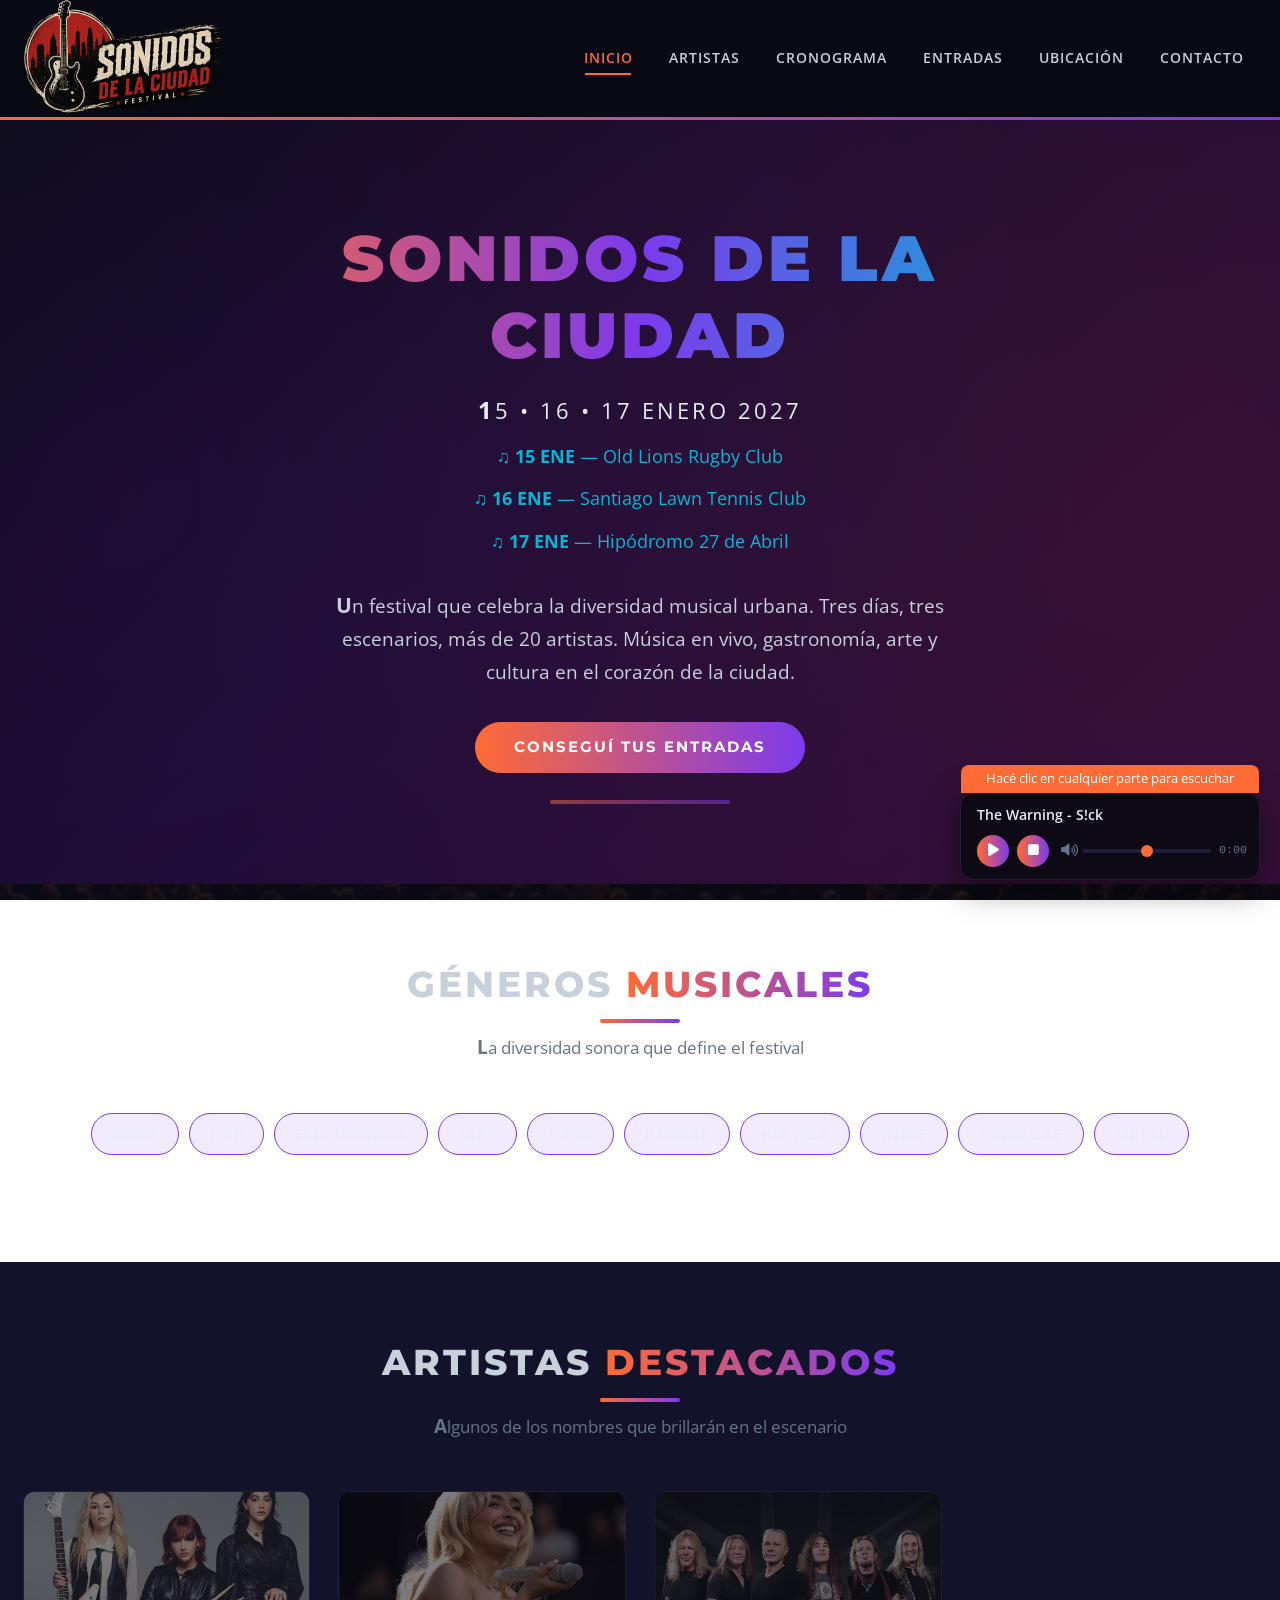
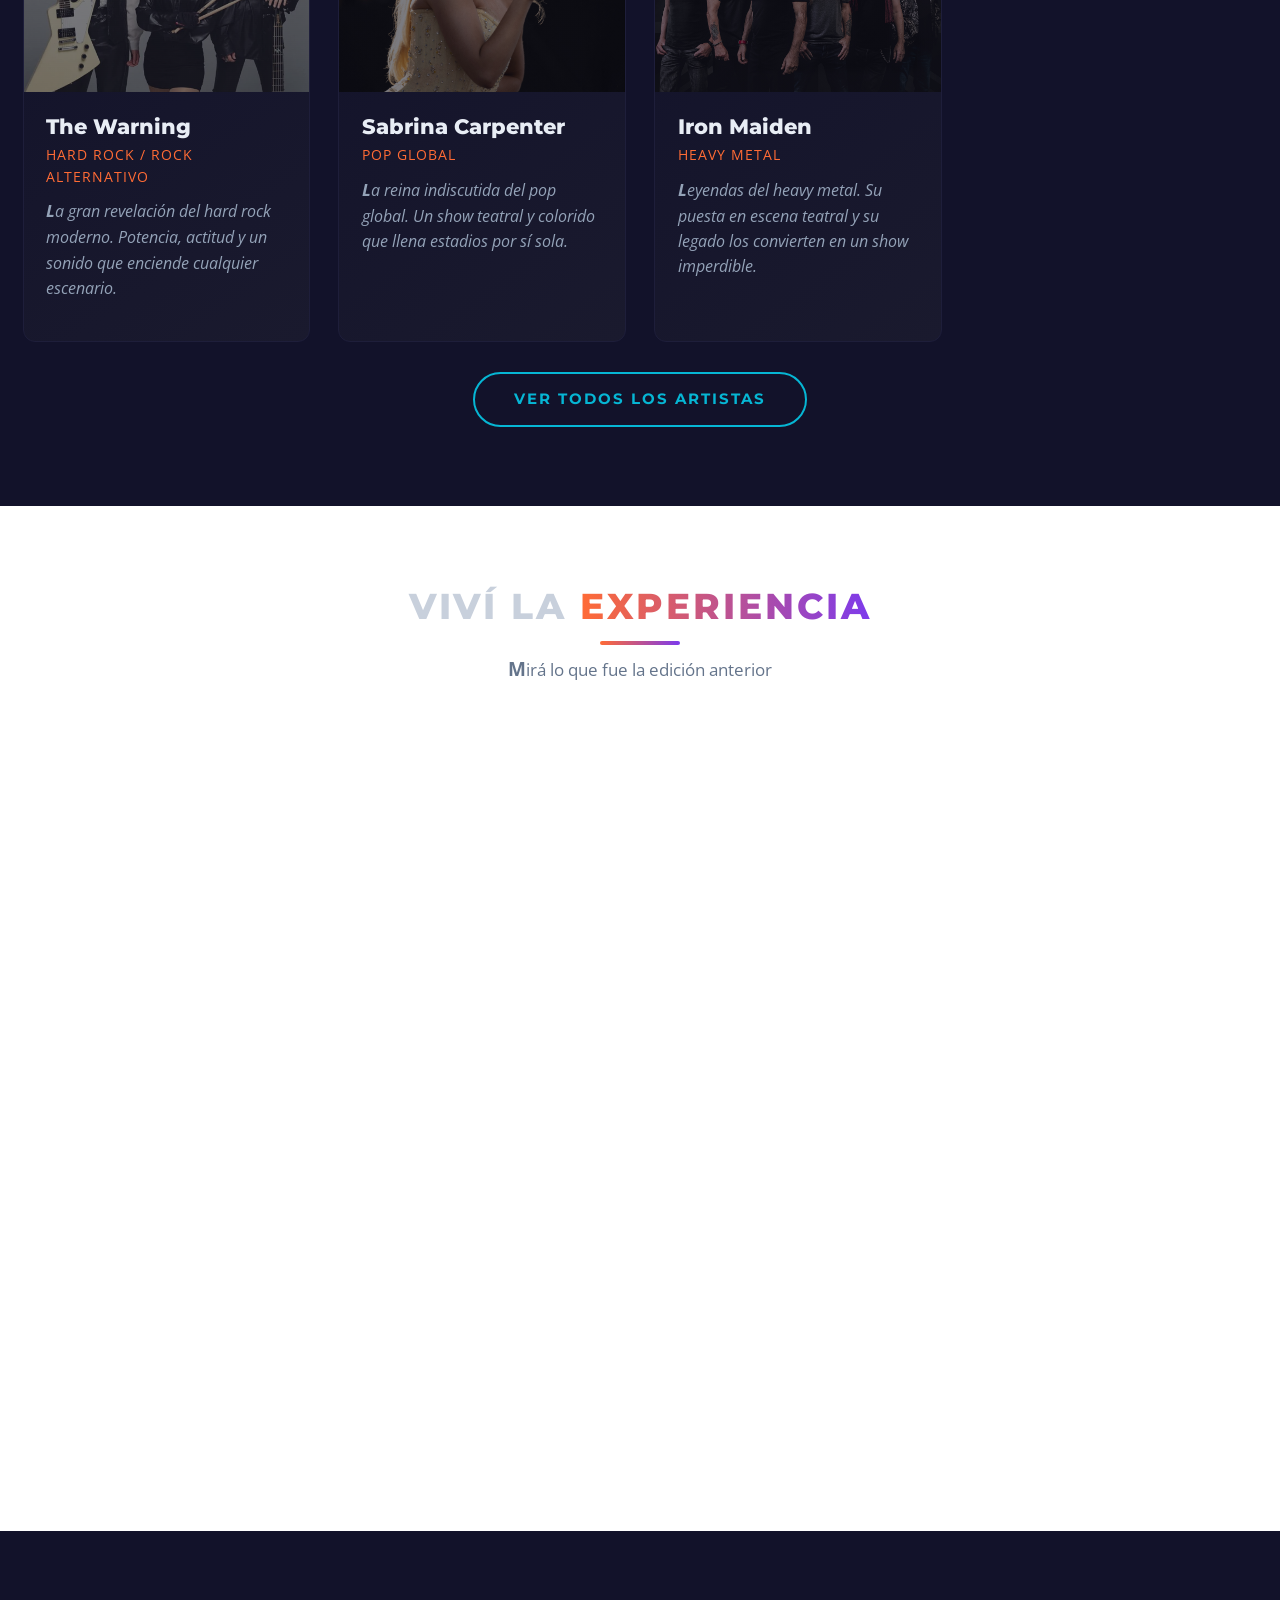
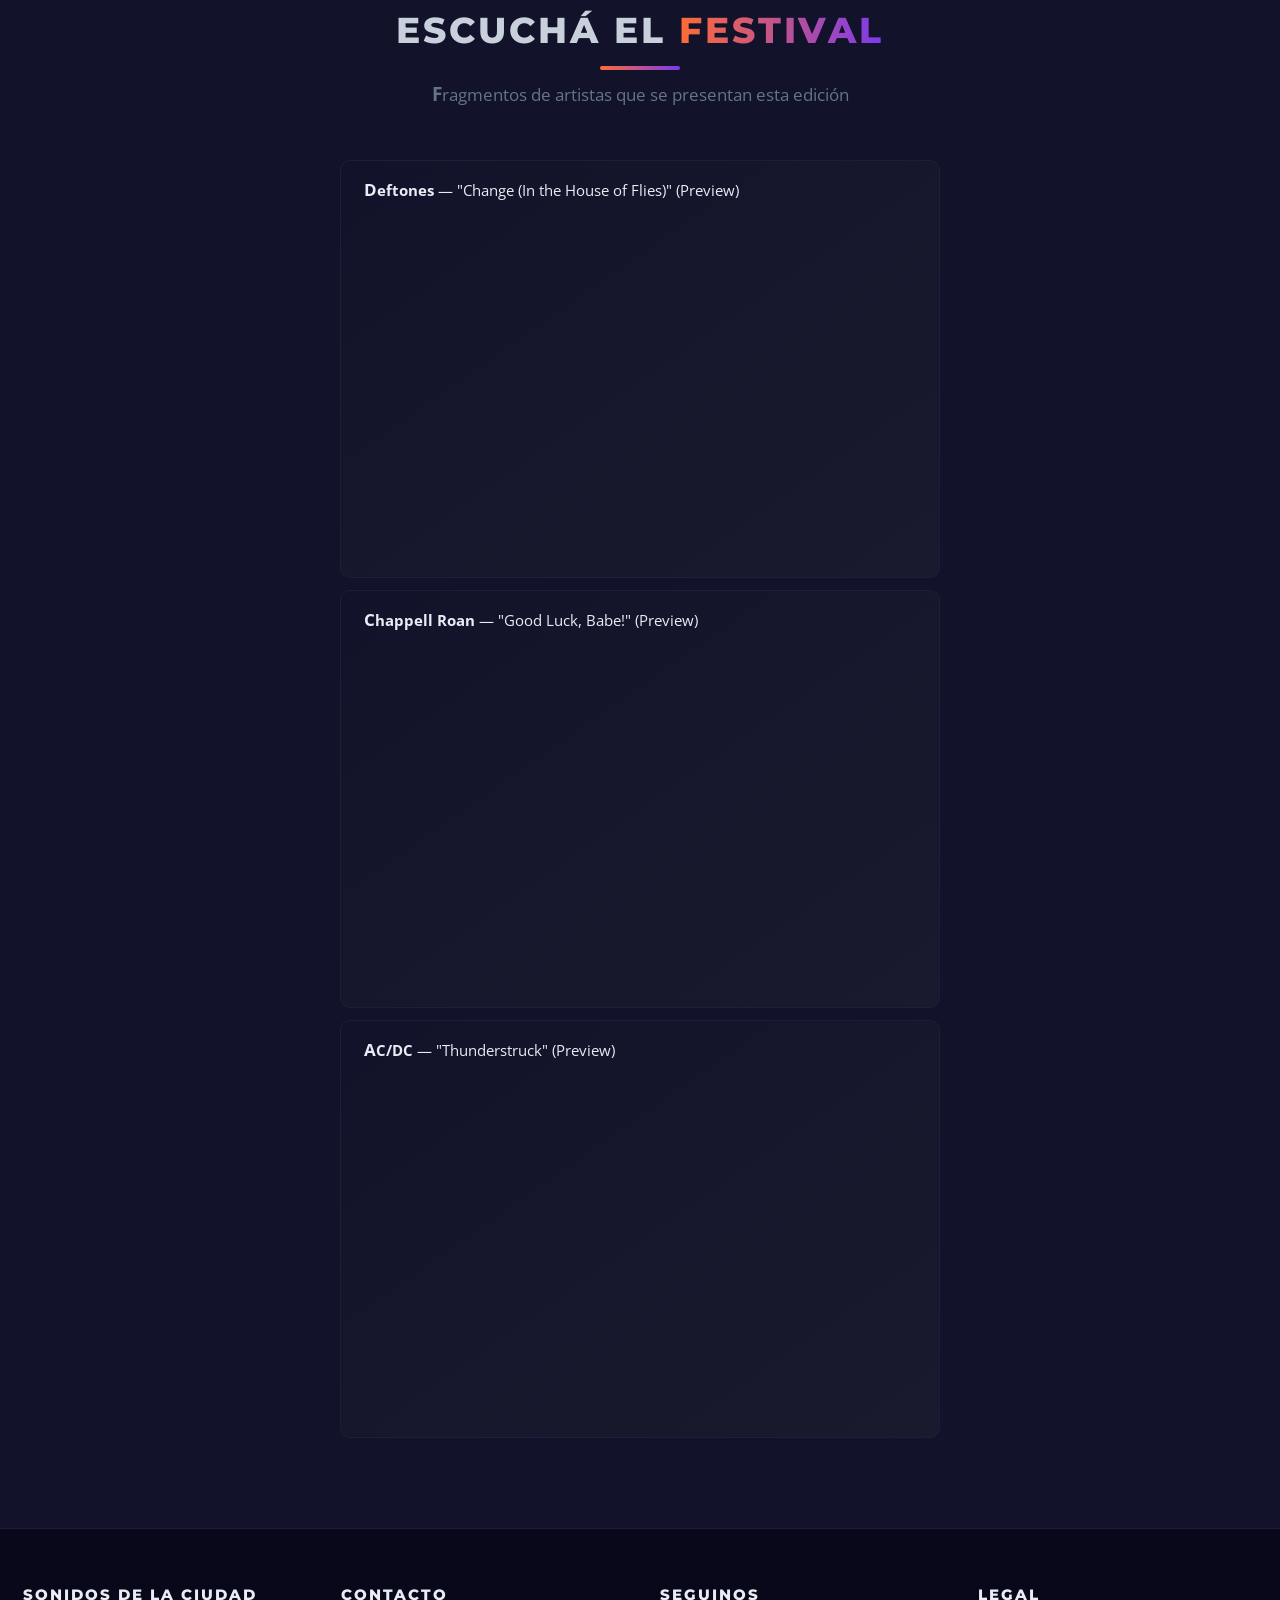
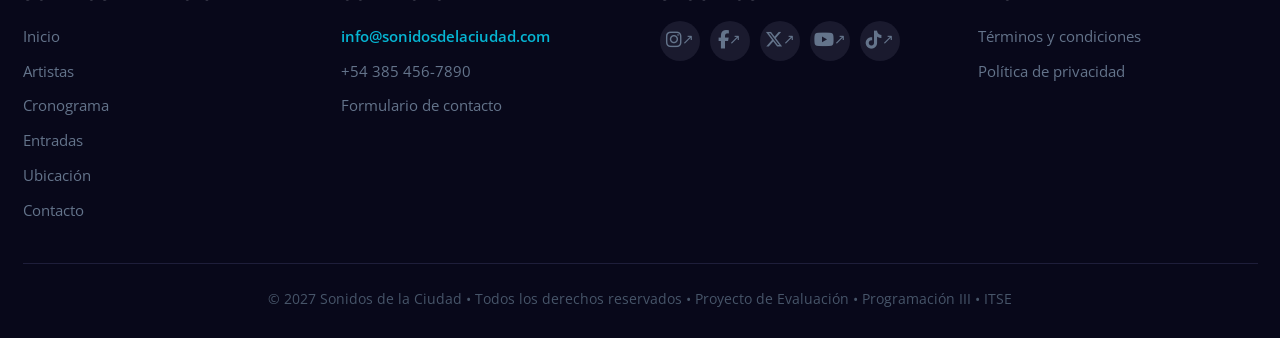
==== commit f118469c: "Fix encoding: restore UTF-8 files, re-apply cache busters and SPA init fixes using safe edits" ====
--- a/index.html
+++ b/index.html
@@ -9,7 +9,7 @@
   <link rel="preconnect" href="https://fonts.gstatic.com" crossorigin>
   <link href="https://fonts.googleapis.com/css2?family=Montserrat:wght@300;600;700;800;900&family=Open+Sans:wght@400;600;700&display=swap" rel="stylesheet">
   <link rel="stylesheet" href="https://cdnjs.cloudflare.com/ajax/libs/font-awesome/6.5.2/css/all.min.css">
-  <link rel="stylesheet" href="css/estilos.css?v=2">
+  <link rel="stylesheet" href="css/estilos.css?v=3">
   <style>
     
     #hero .fecha i {
@@ -217,7 +217,7 @@
     </div>
   </footer>
 
-  <script src="js/menu.js"></script>
+  <script src="js/menu.js?v=3"></script>
 
   <div class="reproductor-flotante" id="reproductor">
     <div class="rep-cancion" id="rep-cancion">The Warning - S!ck</div>
@@ -231,8 +231,8 @@
       <span class="rep-tiempo" id="rep-tiempo">0:00</span>
     </div>
   </div>
-  <script src="js/reproductor.js"></script>
-  <script src="js/navegacion.js"></script>
+  <script src="js/reproductor.js?v=3"></script>
+  <script src="js/navegacion.js?v=3"></script>
 
 </body>
 </html>
